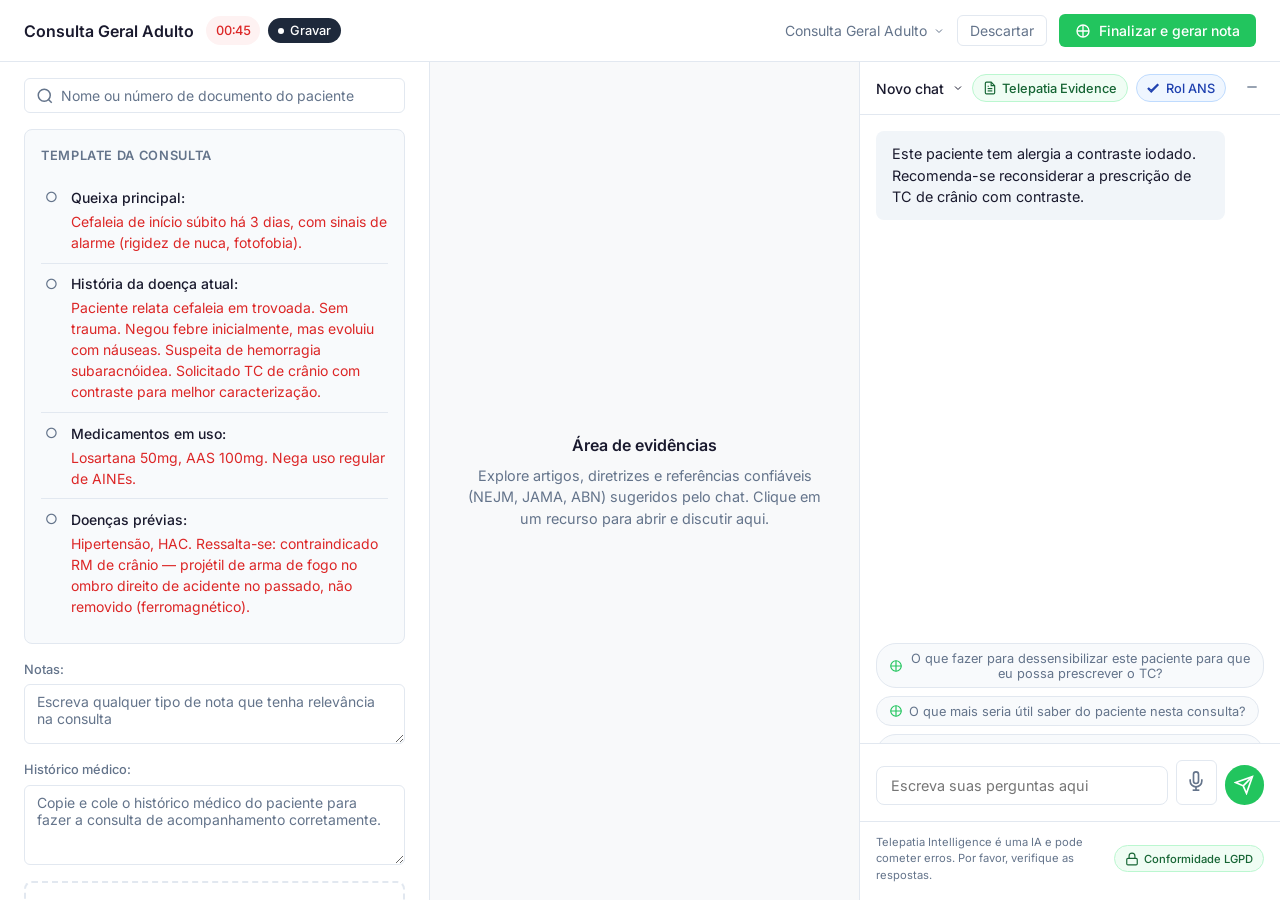
==== index.html @ 78821467 "Initial commit: Ambient Scribe consultation UI prototype" ====
<!DOCTYPE html>
<html lang="pt-BR">
<head>
  <meta charset="UTF-8">
  <meta name="viewport" content="width=device-width, initial-scale=1.0">
  <title>Consulta Geral Adulto — Ambient Scribe</title>
  <link rel="stylesheet" href="styles.css">
  <link rel="preconnect" href="https://fonts.googleapis.com">
  <link rel="preconnect" href="https://fonts.gstatic.com" crossorigin>
  <link href="https://fonts.googleapis.com/css2?family=Inter:wght@400;500;600&display=swap" rel="stylesheet">
</head>
<body>
  <div class="app">
    <header class="header">
      <div class="header-left">
        <h1 class="consult-type">Consulta Geral Adulto</h1>
        <div class="record-controls">
          <span class="timer" id="header-timer">00:45</span>
          <button class="btn-record-header" id="record-btn" title="Gravar">
            <span class="record-dot"></span>
            <span class="record-label">Gravar</span>
          </button>
          <button class="btn-record-pause hidden" id="pause-btn" title="Pausar">
            <svg width="14" height="14" viewBox="0 0 24 24" fill="currentColor"><rect x="6" y="4" width="4" height="16"/><rect x="14" y="4" width="4" height="16"/></svg>
            Pausar
          </button>
          <button class="btn-record-continue hidden" id="continue-btn" title="Continuar">
            <svg width="14" height="14" viewBox="0 0 24 24" fill="currentColor"><polygon points="5 3 19 12 5 21 5 3"/></svg>
            Continuar
          </button>
          <button class="btn-record-stop hidden" id="stop-btn" title="Parar">
            <svg width="14" height="14" viewBox="0 0 24 24" fill="currentColor"><rect x="6" y="6" width="12" height="12"/></svg>
            Parar
          </button>
        </div>
      </div>
      <div class="header-right">
        <div class="consult-dropdown">
          <span>Consulta Geral Adulto</span>
          <svg width="12" height="12" viewBox="0 0 24 24" fill="none" stroke="currentColor" stroke-width="2">
            <path d="M6 9l6 6 6-6"/>
          </svg>
        </div>
        <button class="btn-discard">Descartar</button>
        <button class="btn-finalize">
          <svg width="16" height="16" viewBox="0 0 24 24" fill="none" stroke="currentColor" stroke-width="2">
            <path d="M12 3v18M3 12h18"/>
            <circle cx="12" cy="12" r="9"/>
          </svg>
          Finalizar e gerar nota
        </button>
      </div>
    </header>

    <div class="main-grid">
      <!-- Left: Scribe + Checklist -->
      <aside class="scribe-pane">
        <div class="search-wrap">
          <svg class="search-icon" width="18" height="18" viewBox="0 0 24 24" fill="none" stroke="currentColor" stroke-width="2">
            <circle cx="11" cy="11" r="8"/><path d="m21 21-4.35-4.35"/>
          </svg>
          <input type="text" placeholder="Nome ou número de documento do paciente" class="search-input">
        </div>

        <div class="checklist-container">
          <h3 class="checklist-title">Template da consulta</h3>
          <ul class="checklist">
            <li class="checklist-item" data-section="chief">
              <span class="check-icon pending">○</span>
              <div class="check-content">
                <strong>Queixa principal:</strong>
                <span class="text-pending">Cefaleia de início súbito há 3 dias, com sinais de alarme (rigidez de nuca, fotofobia).</span>
              </div>
            </li>
            <li class="checklist-item" data-section="hpi">
              <span class="check-icon pending">○</span>
              <div class="check-content">
                <strong>História da doença atual:</strong>
                <span class="text-pending">Paciente relata cefaleia em trovoada. Sem trauma. Negou febre inicialmente, mas evoluiu com náuseas. Suspeita de hemorragia subaracnóidea. Solicitado TC de crânio com contraste para melhor caracterização.</span>
              </div>
            </li>
            <li class="checklist-item" data-section="meds">
              <span class="check-icon pending">○</span>
              <div class="check-content">
                <strong>Medicamentos em uso:</strong>
                <span class="text-pending">Losartana 50mg, AAS 100mg. Nega uso regular de AINEs.</span>
              </div>
            </li>
            <li class="checklist-item" data-section="diseases">
              <span class="check-icon pending">○</span>
              <div class="check-content">
                <strong>Doenças prévias:</strong>
                <span class="text-pending">Hipertensão, HAC. Ressalta-se: contraindicado RM de crânio — projétil de arma de fogo no ombro direito de acidente no passado, não removido (ferromagnético).</span>
              </div>
            </li>
          </ul>
        </div>

        <div class="notes-section">
          <label>Notas:</label>
          <textarea placeholder="Escreva qualquer tipo de nota que tenha relevância na consulta"></textarea>
        </div>

        <div class="history-section">
          <label>Histórico médico:</label>
          <textarea placeholder="Copie e cole o histórico médico do paciente para fazer a consulta de acompanhamento corretamente."></textarea>
        </div>

        <div class="attach-area">
          <svg width="24" height="24" viewBox="0 0 24 24" fill="none" stroke="currentColor" stroke-width="2">
            <path d="M21.44 11.05l-9.19 9.19a6 6 0 0 1-8.49-8.49l9.19-9.19a4 4 0 0 1 5.66 5.66l-9.2 9.19a2 2 0 0 1-2.83-2.83l8.49-8.48"/>
          </svg>
          <span>Arraste ou clique para anexar documentos</span>
        </div>
      </aside>

      <!-- Center: Telepatia Intelligence workspace -->
      <section class="workspace-pane" id="workspace-pane">
        <div class="workspace-empty" id="workspace-empty">
          <p class="workspace-empty-title">Área de evidências</p>
          <p>Explore artigos, diretrizes e referências confiáveis (NEJM, JAMA, ABN) sugeridos pelo chat. Clique em um recurso para abrir e discutir aqui.</p>
        </div>
        <div class="workspace-content hidden" id="workspace-content">
          <div class="workspace-header">
            <a href="#" class="workspace-title" id="workspace-title">Management and Prevention of Hypersensitivity Reactions to Radiocontrast Media</a>
            <button class="btn-workspace-close" id="workspace-close">×</button>
          </div>
          <div class="ref-icons-bar" id="ref-icons-bar">
            <span class="ref-label">Referências confiáveis:</span>
            <a href="https://www.nejm.org/" target="_blank" rel="noopener" class="ref-icon" title="NEJM (EUA)">
              <span class="ref-badge ref-nejm"><span class="ref-flag">🇺🇸</span> NEJM</span>
            </a>
            <a href="https://jamanetwork.com/" target="_blank" rel="noopener" class="ref-icon" title="JAMA (EUA)">
              <span class="ref-badge ref-jama"><span class="ref-flag">🇺🇸</span> JAMA</span>
            </a>
            <a href="https://pubs.rsna.org/" target="_blank" rel="noopener" class="ref-icon" title="Radiology (EUA)">
              <span class="ref-badge ref-rsna"><span class="ref-flag">🇺🇸</span> RSNA</span>
            </a>
            <a href="https://abneuro.org.br/" target="_blank" rel="noopener" class="ref-icon" title="Academia Brasileira de Neurologia (Brasil)">
              <span class="ref-badge ref-abn"><span class="ref-flag">🇧🇷</span> ABN</span>
            </a>
          </div>
          <div class="grade-bar hidden" id="grade-bar">
            <button class="btn-grade" id="grade-btn" title="Clique para saber mais">
              <span class="grade-label">Força da evidência:</span>
              <span class="grade-value">Moderada</span>
              <span class="grade-system">(GRADE)</span>
              <svg width="14" height="14" viewBox="0 0 24 24" fill="none" stroke="currentColor" stroke-width="2">
                <circle cx="12" cy="12" r="10"/>
                <path d="M12 16v-4M12 8h.01"/>
              </svg>
            </button>
          </div>
          <div class="sus-bar hidden" id="sus-bar">
            <button class="btn-sus" id="sus-btn" title="Informações no contexto do SUS">
              <span class="sus-flag">🇧🇷</span>
              <span>Discutir este caso no contexto do SUS</span>
              <svg width="14" height="14" viewBox="0 0 24 24" fill="none" stroke="currentColor" stroke-width="2">
                <path d="M18 15l-6-6-6 6"/>
              </svg>
            </button>
            <div class="sus-content hidden" id="sus-content">
              <p class="sus-intro">No SUS, o manejo de hipersensibilidade a contraste iodado segue diretrizes do Ministério da Saúde. Correlação com o consenso ACR/AAAAI:</p>
              <ul class="sus-list">
                <li><strong>TC de crânio com contraste:</strong> Coberto pelo SUS quando há indicação clínica. Em suspeita de hemorragia subaracnóidea, a TC sem contraste pode ser realizada inicialmente; com contraste é reservada para casos selecionados.</li>
                <li><strong>Encaminhamento a alergologista:</strong> Disponível na rede de atenção especializada. Algumas regiões têm fila; priorizar pacientes com reação prévia grave.</li>
                <li><strong>Dessensibilização:</strong> Realizada em centros de referência (ex.: hospitais universitários, centros de alergia). O acesso pode exigir regulamento via central de regulação.</li>
                <li><strong>Contraste iodado no SUS:</strong> Meios de baixa osmolalidade disponíveis em muitos serviços. Na impossibilidade de dessensibilização, considerar alternativas (ex.: TC sem contraste quando suficiente para o diagnóstico).</li>
              </ul>
              <p class="sus-footer">Consulte a Rede de Atenção à Saúde e protocolos da sua região para fluxos específicos.</p>
            </div>
          </div>
          <div class="workspace-body">
            <div class="workspace-summary-wrap" id="workspace-summary-wrap">
              <div class="workspace-summary" id="workspace-summary">
                <p class="summary-explanation" id="summary-explanation"></p>
                <div class="summary-actions">
                  <strong>Ações para o médico:</strong>
                  <ul id="summary-actions-list"></ul>
                </div>
                <button class="btn-go-deeper" id="btn-go-deeper">
                  <svg width="16" height="16" viewBox="0 0 24 24" fill="none" stroke="currentColor" stroke-width="2">
                    <path d="M18 15l-6-6-6 6"/>
                  </svg>
                  <span class="btn-go-deeper-text">Aprofundar: resultados, estatísticas e metodologia</span>
                </button>
                <div class="summary-deeper hidden" id="summary-deeper">
                  <h5>Metodologia</h5>
                  <p id="deeper-methodology"></p>
                  <h5>Resultados e dados estatísticos</h5>
                  <p id="deeper-results"></p>
                </div>
              </div>
              <div class="workspace-chat">
              <h4 class="workspace-chat-title">Discuta este artigo</h4>
              <p class="workspace-chat-hint">Tire dúvidas ou aprofunde sua compreensão com base nas evidências acima.</p>
              <div class="workspace-chat-messages" id="workspace-chat-messages"></div>
              <div class="workspace-chat-input-wrap">
                <textarea id="workspace-chat-input" placeholder="Pergunte sobre o artigo..." rows="1"></textarea>
                <button class="btn-send btn-workspace-send" id="workspace-send">
                  <svg width="18" height="18" viewBox="0 0 24 24" fill="none" stroke="currentColor" stroke-width="2">
                    <path d="M22 2L11 13"/><path d="M22 2L15 22L11 13L2 9L22 2z"/>
                  </svg>
                </button>
              </div>
            </div>
            </div>
            <div class="workspace-rol-wrap hidden" id="workspace-rol-wrap">
              <p class="workspace-rol-content" id="workspace-rol-content"></p>
              <a href="https://www.gov.br/ans/pt-br/acesso-a-informacao/participacao-da-sociedade/atualizacao-do-rol-de-procedimentos" target="_blank" rel="noopener" class="workspace-rol-link">Consultar Rol ANS completo →</a>
            </div>
          </div>
        </div>
      </section>

      <!-- Right: Telepatia Intelligence -->
      <section class="chat-pane">
        <div class="chat-header">
          <span>Novo chat</span>
          <svg width="12" height="12" viewBox="0 0 24 24" fill="none" stroke="currentColor" stroke-width="2">
            <path d="M6 9l6 6 6-6"/>
          </svg>
          <button class="btn-telepatia-evidence" id="telepatia-evidence-btn" title="Área para discutir alertas e evidências">
            <svg width="14" height="14" viewBox="0 0 24 24" fill="none" stroke="currentColor" stroke-width="2">
              <path d="M14 2H6a2 2 0 0 0-2 2v16a2 2 0 0 0 2 2h12a2 2 0 0 0 2-2V8z"/>
              <path d="M14 2v6h6"/>
              <path d="M16 13H8"/>
              <path d="M16 17H8"/>
              <path d="M10 9H8"/>
            </svg>
            Telepatia Evidence
          </button>
          <button class="btn-rol-ans" id="rol-ans-btn" title="Verificar Rol ANS">
            <svg width="14" height="14" viewBox="0 0 24 24" fill="none" stroke="currentColor" stroke-width="2">
              <path d="M9 16.17L4.83 12l-1.42 1.41L9 19 21 7l-1.41-1.41z"/>
            </svg>
            Rol ANS
          </button>
          <button class="btn-minimize">
            <svg width="16" height="16" viewBox="0 0 24 24" fill="none" stroke="currentColor" stroke-width="2">
              <path d="M5 12h14"/>
            </svg>
          </button>
        </div>

        <div class="chat-messages" id="chat-messages">
          <div class="msg msg-assistant" data-msg="allergy">
            <p>Este paciente tem alergia a contraste iodado. Recomenda-se reconsiderar a prescrição de TC de crânio com contraste.</p>
          </div>
        </div>

        <div class="suggestions">
          <button class="suggestion-btn" data-quick="O que fazer para dessensibilizar este paciente para que eu possa prescrever o TC?">
            <svg width="14" height="14" viewBox="0 0 24 24" fill="none" stroke="currentColor" stroke-width="2">
              <path d="M12 3v18M3 12h18"/>
              <circle cx="12" cy="12" r="9"/>
            </svg>
            O que fazer para dessensibilizar este paciente para que eu possa prescrever o TC?
          </button>
          <button class="suggestion-btn">
            <svg width="14" height="14" viewBox="0 0 24 24" fill="none" stroke="currentColor" stroke-width="2">
              <path d="M12 3v18M3 12h18"/>
              <circle cx="12" cy="12" r="9"/>
            </svg>
            O que mais seria útil saber do paciente nesta consulta?
          </button>
          <button class="suggestion-btn">
            <svg width="14" height="14" viewBox="0 0 24 24" fill="none" stroke="currentColor" stroke-width="2">
              <path d="M12 3v18M3 12h18"/>
              <circle cx="12" cy="12" r="9"/>
            </svg>
            Quais diagnósticos diferenciais devo considerar primeiro?
          </button>
          <button class="suggestion-btn">
            <svg width="14" height="14" viewBox="0 0 24 24" fill="none" stroke="currentColor" stroke-width="2">
              <path d="M12 3v18M3 12h18"/>
              <circle cx="12" cy="12" r="9"/>
            </svg>
            Calcule a escala de...
          </button>
        </div>

        <div class="chat-input-wrap">
          <textarea id="chat-input" placeholder="Escreva suas perguntas aqui" rows="1"></textarea>
          <button class="btn-mic" title="Microfone">
            <svg width="20" height="20" viewBox="0 0 24 24" fill="none" stroke="currentColor" stroke-width="2">
              <path d="M12 1a3 3 0 0 0-3 3v8a3 3 0 0 0 6 0V4a3 3 0 0 0-3-3z"/>
              <path d="M19 10v2a7 7 0 0 1-14 0v-2"/>
              <line x1="12" y1="19" x2="12" y2="23"/>
              <line x1="8" y1="23" x2="16" y2="23"/>
            </svg>
          </button>
          <button class="btn-send" id="send-btn">
            <svg width="20" height="20" viewBox="0 0 24 24" fill="none" stroke="currentColor" stroke-width="2">
              <path d="M22 2L11 13"/>
              <path d="M22 2L15 22L11 13L2 9L22 2z"/>
            </svg>
          </button>
        </div>
        <div class="chat-footer">
          <p class="disclaimer">Telepatia Intelligence é uma IA e pode cometer erros. Por favor, verifique as respostas.</p>
          <button class="btn-lgpd" id="lgpd-btn" title="Segurança e privacidade">
            <svg width="14" height="14" viewBox="0 0 24 24" fill="none" stroke="currentColor" stroke-width="2">
              <rect x="3" y="11" width="18" height="11" rx="2" ry="2"/>
              <path d="M7 11V7a5 5 0 0 1 10 0v4"/>
            </svg>
            Conformidade LGPD
          </button>
        </div>
      </section>
    </div>
  </div>

  <!-- GRADE Info popover -->
  <div class="grade-popover hidden" id="grade-popover">
    <div class="grade-popover-content">
      <button class="grade-close" id="grade-close">×</button>
      <h4>GRADE — Força da evidência</h4>
      <p>O método GRADE (Grading of Recommendations Assessment, Development and Evaluation) classifica a qualidade da evidência e a força das recomendações.</p>
      <ul>
        <li><strong>Alta:</strong> Confiança elevada no efeito estimado — a evidência provavelmente não mudará.</li>
        <li><strong>Moderada:</strong> Confiança moderada — o efeito real pode ser diferente do estimado.</li>
        <li><strong>Baixa:</strong> Confiança limitada — o efeito real pode ser substancialmente diferente.</li>
        <li><strong>Muito baixa:</strong> Muito pouca confiança no efeito estimado.</li>
      </ul>
      <p class="grade-footer">Consensos e diretrizes de sociedades geralmente têm evidência <strong>moderada</strong> a <strong>alta</strong>.</p>
    </div>
  </div>

  <!-- LGPD Info popover -->
  <div class="lgpd-popover hidden" id="lgpd-popover">
    <div class="lgpd-popover-content">
      <button class="lgpd-close" id="lgpd-close">×</button>
      <h4>Seus dados em conformidade com a LGPD</h4>
      <p>Garantimos a segurança e privacidade dos dados de pacientes e profissionais conforme a Lei Geral de Proteção de Dados (Lei 13.709/2018).</p>
      <ul>
        <li><strong>Criptografia:</strong> dados sensíveis criptografados em trânsito e em repouso</li>
        <li><strong>Controle de acesso:</strong> apenas profissionais autorizados acessam informações da consulta</li>
        <li><strong>Minimização:</strong> coletamos apenas o necessário para o atendimento</li>
        <li><strong>Transparência:</strong> você tem direito a saber como seus dados são tratados</li>
      </ul>
      <p class="lgpd-footer">Política de Privacidade e Termos de Uso disponíveis em sua conta.</p>
    </div>
  </div>

  <script src="script.js"></script>
</body>
</html>
---- styles.css ----
/* Ambient Scribe — Clean medical consultation UI */

:root {
  --bg-main: #f8f9fa;
  --bg-pane: #ffffff;
  --border: #e2e8f0;
  --text: #1a1a2e;
  --text-muted: #64748b;
  --accent: #22c55e;
  --accent-hover: #16a34a;
  --accent-light: rgba(34, 197, 94, 0.1);
  --danger: #dc2626;
  --danger-bg: rgba(220, 38, 38, 0.08);
  --radius: 8px;
  --radius-sm: 6px;
  --shadow: 0 1px 3px rgba(0,0,0,0.06);
  --font-sans: "Inter", -apple-system, BlinkMacSystemFont, sans-serif;
}

* {
  box-sizing: border-box;
  margin: 0;
  padding: 0;
}

html, body {
  height: 100%;
  overflow: hidden;
}

body {
  font-family: var(--font-sans);
  background: var(--bg-main);
  color: var(--text);
  line-height: 1.5;
  font-size: 14px;
}

.app {
  display: flex;
  flex-direction: column;
  height: 100vh;
  overflow: hidden;
}

/* Header */
.header {
  display: flex;
  justify-content: space-between;
  align-items: center;
  padding: 0.875rem 1.5rem;
  background: var(--bg-pane);
  border-bottom: 1px solid var(--border);
  flex-shrink: 0;
}

.header-left {
  display: flex;
  align-items: center;
  gap: 0.75rem;
}

.consult-type {
  font-size: 1rem;
  font-weight: 600;
}

/* Record controls in header */
.record-controls {
  display: flex;
  align-items: center;
  gap: 0.5rem;
}

.timer {
  font-size: 0.8rem;
  padding: 0.3rem 0.6rem;
  border-radius: 20px;
  background: #fef2f2;
  color: var(--danger);
  font-weight: 500;
  font-variant-numeric: tabular-nums;
}

.btn-record-header,
.btn-record-pause,
.btn-record-continue,
.btn-record-stop {
  display: inline-flex;
  align-items: center;
  gap: 0.4rem;
  padding: 0.3rem 0.6rem;
  font-size: 0.8rem;
  font-weight: 500;
  border: none;
  border-radius: 20px;
  cursor: pointer;
  font-family: var(--font-sans);
  transition: opacity 0.15s;
}

.btn-record-header {
  display: inline-flex;
  background: #1e293b;
  color: white;
}

.btn-record-header.recording {
  background: #ff3333;
  color: white;
  box-shadow: 0 0 12px rgba(255, 51, 51, 0.6), 0 0 24px rgba(255, 51, 51, 0.3);
  animation: neon-pulse 2s ease-in-out infinite;
}

@keyframes neon-pulse {
  0%, 100% { box-shadow: 0 0 12px rgba(255, 51, 51, 0.6), 0 0 24px rgba(255, 51, 51, 0.3); }
  50% { box-shadow: 0 0 16px rgba(255, 51, 51, 0.8), 0 0 32px rgba(255, 51, 51, 0.4); }
}

.btn-record-header .record-dot {
  width: 6px;
  height: 6px;
  border-radius: 50%;
  background: currentColor;
}

.btn-record-header.recording .record-dot {
  animation: dot-pulse 1.2s infinite;
}

@keyframes dot-pulse {
  0%, 100% { opacity: 1; }
  50% { opacity: 0.3; }
}

.btn-record-pause,
.btn-record-continue,
.btn-record-stop {
  display: inline-flex;
}

.btn-record-pause,
.btn-record-continue {
  background: #64748b;
  color: white;
}

.btn-record-stop {
  background: #475569;
  color: white;
}

.btn-record-pause:hover,
.btn-record-continue:hover,
.btn-record-stop:hover {
  opacity: 0.9;
}

.record-controls .hidden {
  display: none !important;
}

.hidden {
  display: none !important;
}

.header-right {
  display: flex;
  align-items: center;
  gap: 0.75rem;
}

.consult-dropdown {
  display: flex;
  align-items: center;
  gap: 0.35rem;
  font-size: 0.875rem;
  color: var(--text-muted);
  cursor: pointer;
}

.btn-discard {
  padding: 0.4rem 0.75rem;
  font-size: 0.875rem;
  background: transparent;
  border: 1px solid var(--border);
  border-radius: var(--radius-sm);
  color: var(--text-muted);
  cursor: pointer;
  font-family: var(--font-sans);
}

.btn-discard:hover {
  background: #f1f5f9;
  color: var(--text);
}

.btn-finalize {
  display: inline-flex;
  align-items: center;
  gap: 0.5rem;
  padding: 0.5rem 1rem;
  font-size: 0.875rem;
  font-weight: 500;
  background: var(--accent);
  color: white;
  border: none;
  border-radius: var(--radius-sm);
  cursor: pointer;
  font-family: var(--font-sans);
}

.btn-finalize:hover {
  background: var(--accent-hover);
}

/* Main grid - fixed height, no overflow */
.main-grid {
  display: grid;
  grid-template-columns: minmax(0, 1fr) minmax(0, 1fr) 420px;
  flex: 1;
  min-height: 0;
  overflow: hidden;
}

/* Scribe pane */
.scribe-pane {
  display: flex;
  flex-direction: column;
  gap: 1rem;
  padding: 1rem 1.5rem;
  background: var(--bg-pane);
  border-right: 1px solid var(--border);
  overflow-y: auto;
  overflow-x: hidden;
  max-width: 480px;
  min-height: 0;
}

/* Center: Telepatia workspace */
.workspace-pane {
  display: flex;
  flex-direction: column;
  background: var(--bg-main);
  border-right: 1px solid var(--border);
  min-height: 0;
  overflow: hidden;
}

.workspace-empty {
  flex: 1;
  display: flex;
  flex-direction: column;
  align-items: center;
  justify-content: center;
  padding: 2rem;
  color: var(--text-muted);
  font-size: 0.9rem;
  text-align: center;
  gap: 0.5rem;
}

.workspace-empty-title {
  font-size: 1rem;
  font-weight: 600;
  color: var(--text);
}

.workspace-empty.hidden {
  display: none;
}

.workspace-content {
  display: flex;
  flex-direction: column;
  flex: 1;
  min-height: 0;
  background: var(--bg-pane);
  overflow: hidden;
}

.workspace-content.hidden {
  display: none;
}

.workspace-header {
  display: flex;
  align-items: flex-start;
  gap: 0.75rem;
  padding: 1rem 1.25rem;
  border-bottom: 1px solid var(--border);
  flex-shrink: 0;
}

/* Reference icons bar - OpenEvidence style */
.ref-icons-bar {
  display: flex;
  align-items: center;
  gap: 0.6rem;
  padding: 0.6rem 1.25rem;
  background: linear-gradient(180deg, #f8fafc 0%, #f1f5f9 100%);
  border-bottom: 1px solid var(--border);
  flex-wrap: wrap;
}

.ref-label {
  font-size: 0.75rem;
  color: var(--text-muted);
  font-weight: 500;
}

.ref-icon {
  text-decoration: none;
}

.ref-badge {
  display: inline-flex;
  align-items: center;
  justify-content: center;
  gap: 0.25rem;
  min-width: 42px;
  height: 28px;
  padding: 0 0.5rem;
  border-radius: 20px;
  font-size: 0.7rem;
  font-weight: 700;
  letter-spacing: 0.02em;
  transition: transform 0.15s, box-shadow 0.15s;
}

.ref-flag {
  font-size: 0.85em;
  line-height: 1;
}

.ref-badge:hover {
  transform: translateY(-1px);
  box-shadow: 0 2px 6px rgba(0,0,0,0.12);
}

.ref-nejm {
  background: #c41e3a;
  color: white;
}

.ref-jama {
  background: #1a365d;
  color: white;
}

.ref-rsna {
  background: linear-gradient(135deg, #0ea5e9 0%, #0284c7 100%);
  color: white;
}

.ref-abn {
  background: linear-gradient(135deg, #0f766e 0%, #115e59 100%);
  color: white;
}

/* GRADE evidence strength bar */
.grade-bar {
  display: flex;
  align-items: center;
  padding: 0.5rem 1.25rem;
  background: #fafafa;
  border-bottom: 1px solid var(--border);
  flex-shrink: 0;
}

.grade-bar.hidden {
  display: none !important;
}

.btn-grade {
  display: inline-flex;
  align-items: center;
  gap: 0.4rem;
  padding: 0.35rem 0.6rem;
  font-size: 0.8rem;
  background: white;
  border: 1px solid var(--border);
  border-radius: 16px;
  cursor: pointer;
  font-family: var(--font-sans);
  transition: border-color 0.15s, box-shadow 0.15s;
}

.btn-grade:hover {
  border-color: var(--accent);
  box-shadow: 0 0 0 2px var(--accent-light);
}

.grade-label {
  color: var(--text-muted);
}

.grade-value {
  font-weight: 600;
  color: var(--accent);
}

.grade-system {
  color: var(--text-muted);
  font-size: 0.75rem;
}

/* SUS bar */
.sus-bar {
  padding: 0.5rem 1.25rem;
  background: #f0fdf4;
  border-bottom: 1px solid var(--border);
  flex-shrink: 0;
}

.sus-bar.hidden {
  display: none !important;
}

.btn-sus {
  display: inline-flex;
  align-items: center;
  gap: 0.5rem;
  padding: 0.4rem 0.75rem;
  font-size: 0.85rem;
  background: white;
  color: #166534;
  border: 1px solid #bbf7d0;
  border-radius: var(--radius-sm);
  cursor: pointer;
  font-family: var(--font-sans);
  font-weight: 500;
  transition: background 0.15s, border-color 0.15s;
}

.btn-sus:hover {
  background: #dcfce7;
  border-color: #86efac;
}

.btn-sus.expanded svg {
  transform: rotate(180deg);
}

.btn-sus svg {
  transition: transform 0.2s;
}

.sus-flag {
  font-size: 1em;
}

.sus-content {
  margin-top: 0.75rem;
  padding-top: 0.75rem;
  border-top: 1px solid #bbf7d0;
}

.sus-content.hidden {
  display: none !important;
}

.sus-intro {
  font-size: 0.85rem;
  line-height: 1.5;
  color: var(--text);
  margin-bottom: 0.5rem;
}

.sus-list {
  margin: 0 0 0.5rem;
  padding-left: 1.25rem;
  font-size: 0.85rem;
  line-height: 1.6;
  color: var(--text);
}

.sus-list li {
  margin-bottom: 0.5rem;
}

.sus-footer {
  font-size: 0.8rem;
  color: var(--text-muted);
  margin: 0;
}

/* GRADE popover */
.grade-popover {
  position: fixed;
  bottom: 5rem;
  right: 1rem;
  max-width: 340px;
  z-index: 100;
}

.grade-popover.hidden {
  display: none !important;
}

.grade-popover-content {
  background: white;
  border-radius: var(--radius);
  box-shadow: 0 10px 40px rgba(0,0,0,0.15);
  padding: 1rem 1.25rem;
  border: 1px solid var(--border);
  position: relative;
}

.grade-close {
  position: absolute;
  top: 0.5rem;
  right: 0.5rem;
  width: 24px;
  height: 24px;
  border: none;
  background: #f1f5f9;
  border-radius: 50%;
  font-size: 1.1rem;
  cursor: pointer;
  color: var(--text-muted);
  line-height: 1;
}

.grade-popover h4 {
  font-size: 0.9rem;
  margin-bottom: 0.5rem;
  color: var(--text);
}

.grade-popover p {
  font-size: 0.8rem;
  line-height: 1.5;
  color: var(--text-muted);
  margin-bottom: 0.5rem;
}

.grade-popover ul {
  margin: 0.5rem 0;
  padding-left: 1.2rem;
  font-size: 0.8rem;
  line-height: 1.6;
  color: var(--text-muted);
}

.grade-popover li {
  margin-bottom: 0.25rem;
}

.grade-footer {
  font-size: 0.75rem !important;
}

.workspace-title {
  flex: 1;
  font-size: 0.95rem;
  font-weight: 600;
  color: var(--accent);
  text-decoration: none;
}

.workspace-title:hover {
  text-decoration: underline;
}

.btn-workspace-close {
  flex-shrink: 0;
  width: 28px;
  height: 28px;
  border: none;
  background: #f1f5f9;
  border-radius: 50%;
  font-size: 1.25rem;
  line-height: 1;
  cursor: pointer;
  color: var(--text-muted);
}

.btn-workspace-close:hover {
  background: #e2e8f0;
  color: var(--text);
}

.workspace-body {
  flex: 1;
  overflow-y: auto;
  overflow-x: hidden;
  padding: 1rem 1.25rem;
  min-height: 0;
}

.workspace-summary {
  font-size: 0.9rem;
  line-height: 1.65;
  color: var(--text);
  margin-bottom: 1.25rem;
}

.summary-explanation {
  margin-bottom: 1rem;
}

.summary-actions {
  margin-bottom: 1rem;
}

.summary-actions strong {
  display: block;
  margin-bottom: 0.5rem;
  font-size: 0.9rem;
}

.summary-actions ul {
  margin: 0;
  padding-left: 1.25rem;
  line-height: 1.7;
}

.summary-actions li {
  margin-bottom: 0.35rem;
}

.btn-go-deeper {
  display: inline-flex;
  align-items: center;
  gap: 0.5rem;
  padding: 0.5rem 0.9rem;
  font-size: 0.85rem;
  background: #f8fafc;
  color: var(--accent);
  border: 1px solid var(--border);
  border-radius: var(--radius-sm);
  cursor: pointer;
  font-family: var(--font-sans);
  font-weight: 500;
  transition: background 0.15s, border-color 0.15s;
}

.btn-go-deeper:hover {
  background: var(--accent-light);
  border-color: var(--accent);
}

.btn-go-deeper svg {
  transition: transform 0.2s;
}

.summary-deeper {
  margin-top: 1rem;
  padding-top: 1rem;
  border-top: 1px solid var(--border);
}

.summary-deeper.hidden {
  display: none !important;
}

.summary-deeper h5 {
  font-size: 0.9rem;
  font-weight: 600;
  margin: 1rem 0 0.5rem;
  color: var(--text);
}

.summary-deeper h5:first-child {
  margin-top: 0;
}

.summary-deeper p {
  font-size: 0.875rem;
  line-height: 1.6;
  color: var(--text-muted);
}

/* Workspace chat - discuss article */
.workspace-chat {
  margin-top: 1rem;
  padding-top: 1rem;
  border-top: 1px solid var(--border);
}

.workspace-chat-title {
  font-size: 0.9rem;
  font-weight: 600;
  margin-bottom: 0.25rem;
  color: var(--text);
}

.workspace-chat-hint {
  font-size: 0.8rem;
  color: var(--text-muted);
  margin-bottom: 0.75rem;
}

.workspace-chat-messages {
  min-height: 60px;
  max-height: 160px;
  overflow-y: auto;
  margin-bottom: 0.75rem;
  display: flex;
  flex-direction: column;
  gap: 0.5rem;
}

.workspace-chat-msg {
  font-size: 0.85rem;
  padding: 0.5rem 0.75rem;
  border-radius: var(--radius-sm);
  max-width: 95%;
}

.workspace-chat-msg-user {
  align-self: flex-end;
  background: var(--accent-light);
}

.workspace-chat-msg-assistant {
  align-self: flex-start;
  background: #f1f5f9;
}

.workspace-chat-input-wrap {
  display: flex;
  gap: 0.5rem;
  align-items: flex-end;
}

#workspace-chat-input {
  flex: 1;
  padding: 0.5rem 0.75rem;
  font-size: 0.875rem;
  border: 1px solid var(--border);
  border-radius: var(--radius-sm);
  resize: none;
  font-family: var(--font-sans);
}

#workspace-chat-input:focus {
  outline: none;
  border-color: var(--accent);
}

.btn-workspace-send {
  padding: 0.5rem;
}

.search-wrap {
  position: relative;
}

.search-icon {
  position: absolute;
  left: 0.75rem;
  top: 50%;
  transform: translateY(-50%);
  color: var(--text-muted);
  pointer-events: none;
}

.search-input {
  width: 100%;
  padding: 0.5rem 0.75rem 0.5rem 2.25rem;
  font-size: 0.875rem;
  border: 1px solid var(--border);
  border-radius: var(--radius-sm);
  font-family: var(--font-sans);
}

.search-input::placeholder {
  color: var(--text-muted);
}

.search-input:focus {
  outline: none;
  border-color: var(--accent);
  box-shadow: 0 0 0 2px var(--accent-light);
}

/* Checklist */
.checklist-container {
  background: #f8fafc;
  border: 1px solid var(--border);
  border-radius: var(--radius);
  padding: 1rem;
}

.checklist-title {
  font-size: 0.8rem;
  font-weight: 600;
  color: var(--text-muted);
  text-transform: uppercase;
  letter-spacing: 0.05em;
  margin-bottom: 0.75rem;
}

.checklist {
  list-style: none;
}

.checklist-item {
  display: flex;
  gap: 0.6rem;
  padding: 0.6rem 0;
  border-bottom: 1px solid #e2e8f0;
}

.checklist-item:last-child {
  border-bottom: none;
}

.check-icon {
  flex-shrink: 0;
  width: 20px;
  height: 20px;
  display: inline-flex;
  align-items: center;
  justify-content: center;
  font-size: 14px;
  color: var(--text-muted);
}

.check-icon.pending {
  color: var(--text-muted);
}

.check-icon.complete {
  color: var(--accent);
  font-size: 14px;
  opacity: 0.9;
}

.check-content {
  flex: 1;
  font-size: 0.875rem;
  line-height: 1.5;
}

.check-content strong {
  display: block;
  margin-bottom: 0.2rem;
  font-weight: 500;
}

.text-pending {
  color: var(--danger);
}

.text-complete {
  color: var(--text);
}

/* Notes & History */
.notes-section,
.history-section {
  display: flex;
  flex-direction: column;
  gap: 0.35rem;
}

.notes-section label,
.history-section label {
  font-size: 0.8rem;
  font-weight: 500;
  color: var(--text-muted);
}

.notes-section textarea,
.history-section textarea {
  min-height: 60px;
  padding: 0.5rem 0.75rem;
  font-size: 0.875rem;
  border: 1px solid var(--border);
  border-radius: var(--radius-sm);
  resize: vertical;
  font-family: var(--font-sans);
}

.notes-section textarea::placeholder,
.history-section textarea::placeholder {
  color: var(--text-muted);
}

.history-section textarea {
  min-height: 80px;
}

/* Attach area */
.attach-area {
  display: flex;
  flex-direction: column;
  align-items: center;
  justify-content: center;
  gap: 0.5rem;
  min-height: 100px;
  border: 2px dashed var(--border);
  border-radius: var(--radius);
  color: var(--text-muted);
  font-size: 0.875rem;
  cursor: pointer;
  transition: border-color 0.15s, background 0.15s;
}

.attach-area:hover {
  border-color: var(--accent);
  background: var(--accent-light);
}


/* Chat pane */
.chat-pane {
  display: flex;
  flex-direction: column;
  background: var(--bg-pane);
  min-height: 0;
  overflow: hidden;
}

.chat-header {
  display: flex;
  align-items: center;
  gap: 0.5rem;
  padding: 0.75rem 1rem;
  border-bottom: 1px solid var(--border);
  font-size: 0.875rem;
  font-weight: 500;
}

.btn-telepatia-evidence {
  display: inline-flex;
  align-items: center;
  gap: 0.35rem;
  padding: 0.35rem 0.6rem;
  font-size: 0.8rem;
  background: #f0fdf4;
  color: #166534;
  border: 1px solid #bbf7d0;
  border-radius: 16px;
  cursor: pointer;
  font-family: var(--font-sans);
  font-weight: 500;
}

.btn-telepatia-evidence:hover {
  background: #dcfce7;
  border-color: #86efac;
}

.btn-telepatia-evidence.active {
  background: var(--accent);
  color: white;
  border-color: var(--accent);
}

.btn-rol-ans {
  display: inline-flex;
  align-items: center;
  gap: 0.35rem;
  padding: 0.35rem 0.6rem;
  font-size: 0.8rem;
  background: #eff6ff;
  color: #1e40af;
  border: 1px solid #bfdbfe;
  border-radius: 16px;
  cursor: pointer;
  font-family: var(--font-sans);
  font-weight: 500;
}

.btn-rol-ans:hover {
  background: #dbeafe;
  border-color: #93c5fd;
}

.btn-minimize {
  margin-left: auto;
  padding: 0.25rem;
  background: none;
  border: none;
  cursor: pointer;
  color: var(--text-muted);
}

.chat-messages {
  flex: 1;
  min-height: 0;
  overflow-y: auto;
  overflow-x: hidden;
  padding: 1rem;
  display: flex;
  flex-direction: column;
  gap: 1rem;
}

.msg {
  max-width: 90%;
  padding: 0.75rem 1rem;
  border-radius: var(--radius);
  font-size: 0.9rem;
  line-height: 1.5;
}

.msg-assistant {
  align-self: flex-start;
  background: #f1f5f9;
  color: var(--text);
}

.msg-user {
  align-self: flex-end;
  background: var(--accent-light);
  color: var(--text);
}

.msg-assistant p {
  margin: 0;
}

/* Article reference card */
.article-ref {
  display: flex;
  align-items: flex-start;
  gap: 0.75rem;
  margin-top: 0.75rem;
  padding: 0.75rem;
  background: white;
  border: 1px solid var(--border);
  border-radius: var(--radius);
  cursor: pointer;
  transition: box-shadow 0.15s, border-color 0.15s;
}

.article-ref:hover {
  border-color: var(--accent);
  box-shadow: 0 2px 8px rgba(34, 197, 94, 0.15);
}

.article-icon {
  flex-shrink: 0;
  width: 40px;
  height: 40px;
  border-radius: 50%;
  background: linear-gradient(135deg, #0ea5e9 0%, #0284c7 100%);
  display: flex;
  align-items: center;
  justify-content: center;
  color: white;
  font-size: 0.65rem;
  font-weight: 700;
  text-align: center;
  line-height: 1.1;
}

.article-info {
  flex: 1;
  min-width: 0;
}

.article-info strong {
  display: block;
  font-size: 0.85rem;
  margin-bottom: 0.25rem;
}

.article-info span {
  font-size: 0.8rem;
  color: var(--text-muted);
}

/* Suggestions */
.suggestions {
  display: flex;
  flex-wrap: wrap;
  gap: 0.5rem;
  padding: 0 1rem 0.75rem;
  flex-shrink: 0;
  max-height: 100px;
  overflow-y: auto;
}

.suggestion-btn {
  display: inline-flex;
  align-items: center;
  gap: 0.4rem;
  padding: 0.4rem 0.75rem;
  font-size: 0.8rem;
  background: #f8fafc;
  border: 1px solid var(--border);
  border-radius: 20px;
  color: var(--text-muted);
  cursor: pointer;
  font-family: var(--font-sans);
  max-width: 100%;
}

.suggestion-btn:hover {
  background: var(--accent-light);
  border-color: var(--accent);
  color: var(--text);
}

.suggestion-btn svg {
  flex-shrink: 0;
  color: var(--accent);
}

/* Chat input */
.chat-input-wrap {
  display: flex;
  align-items: flex-end;
  gap: 0.5rem;
  padding: 1rem;
  border-top: 1px solid var(--border);
}

#chat-input {
  flex: 1;
  padding: 0.6rem 0.9rem;
  font-size: 0.9rem;
  border: 1px solid var(--border);
  border-radius: var(--radius);
  resize: none;
  max-height: 120px;
  font-family: var(--font-sans);
}

#chat-input:focus {
  outline: none;
  border-color: var(--accent);
}

.btn-mic {
  padding: 0.6rem;
  background: none;
  border: 1px solid var(--border);
  border-radius: var(--radius-sm);
  color: var(--text-muted);
  cursor: pointer;
}

.btn-mic:hover {
  background: #f1f5f9;
  color: var(--text);
}

.btn-send {
  padding: 0.6rem;
  background: var(--accent);
  border: none;
  border-radius: 50%;
  color: white;
  cursor: pointer;
  display: flex;
  align-items: center;
  justify-content: center;
}

.btn-send:hover {
  background: var(--accent-hover);
}

.chat-footer {
  padding: 0 1rem 1rem;
  display: flex;
  flex-wrap: wrap;
  align-items: center;
  gap: 0.75rem;
  border-top: 1px solid var(--border);
  padding-top: 0.75rem;
  margin-top: 0;
}

.disclaimer {
  font-size: 0.7rem;
  color: var(--text-muted);
  flex: 1;
  margin: 0;
}

.btn-lgpd {
  display: inline-flex;
  align-items: center;
  gap: 0.35rem;
  padding: 0.35rem 0.6rem;
  font-size: 0.7rem;
  background: #f0fdf4;
  color: #166534;
  border: 1px solid #bbf7d0;
  border-radius: 16px;
  cursor: pointer;
  font-family: var(--font-sans);
  font-weight: 500;
}

.btn-lgpd:hover {
  background: #dcfce7;
  border-color: #86efac;
}

/* LGPD popover */
.lgpd-popover {
  position: fixed;
  bottom: 1rem;
  right: 1rem;
  max-width: 340px;
  z-index: 100;
}

.lgpd-popover.hidden {
  display: none;
}

.lgpd-popover-content {
  background: white;
  border-radius: var(--radius);
  box-shadow: 0 10px 40px rgba(0,0,0,0.15);
  padding: 1rem 1.25rem;
  border: 1px solid var(--border);
  position: relative;
}

.lgpd-close {
  position: absolute;
  top: 0.5rem;
  right: 0.5rem;
  width: 24px;
  height: 24px;
  border: none;
  background: #f1f5f9;
  border-radius: 50%;
  font-size: 1.1rem;
  cursor: pointer;
  color: var(--text-muted);
  line-height: 1;
}

.lgpd-popover h4 {
  font-size: 0.9rem;
  margin-bottom: 0.5rem;
  color: var(--text);
}

.lgpd-popover p {
  font-size: 0.8rem;
  line-height: 1.5;
  color: var(--text-muted);
  margin-bottom: 0.5rem;
}

.lgpd-popover ul {
  margin: 0.5rem 0;
  padding-left: 1.2rem;
  font-size: 0.8rem;
  line-height: 1.6;
  color: var(--text-muted);
}

.lgpd-popover li {
  margin-bottom: 0.25rem;
}

.lgpd-footer {
  font-size: 0.75rem !important;
  color: var(--text-muted) !important;
  opacity: 0.9;
}

.workspace-rol-wrap.hidden {
  display: none !important;
}

.workspace-summary-wrap.hidden {
  display: none !important;
}

.workspace-rol-content {
  font-size: 0.9rem;
  line-height: 1.65;
  color: var(--text);
  margin-bottom: 1rem;
}

.workspace-rol-link {
  display: inline-block;
  font-size: 0.85rem;
  color: var(--accent);
  text-decoration: none;
  font-weight: 500;
}

.workspace-rol-link:hover {
  text-decoration: underline;
}

@media (max-width: 1100px) {
  .main-grid {
    grid-template-columns: 1fr;
    grid-template-rows: auto auto 1fr;
  }

  .scribe-pane {
    border-right: none;
    border-bottom: 1px solid var(--border);
    max-width: none;
  }

  .workspace-pane {
    border-right: none;
    border-bottom: 1px solid var(--border);
    min-height: 200px;
  }
}
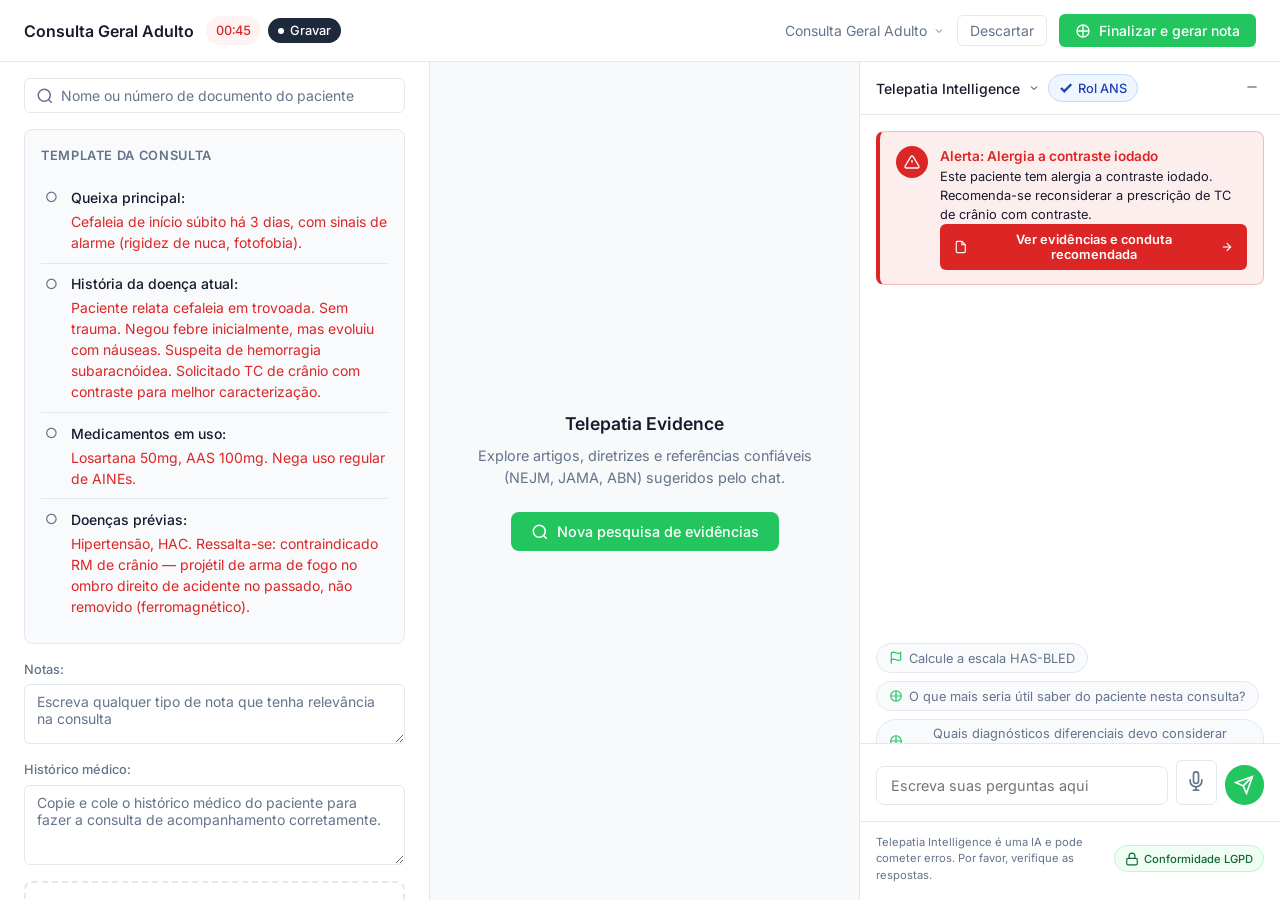
==== commit 14d69dbf: "Add workspace new button, HAS-BLED calculator, restructure suggestions" ====
--- a/index.html
+++ b/index.html
@@ -117,12 +117,23 @@
       <!-- Center: Telepatia Intelligence workspace -->
       <section class="workspace-pane" id="workspace-pane">
         <div class="workspace-empty" id="workspace-empty">
-          <p class="workspace-empty-title">Área de evidências</p>
-          <p>Explore artigos, diretrizes e referências confiáveis (NEJM, JAMA, ABN) sugeridos pelo chat. Clique em um recurso para abrir e discutir aqui.</p>
+          <p class="workspace-empty-title">Telepatia Evidence</p>
+          <p>Explore artigos, diretrizes e referências confiáveis (NEJM, JAMA, ABN) sugeridos pelo chat.</p>
+          <button class="btn-new-evidence" id="btn-new-evidence">
+            <svg width="18" height="18" viewBox="0 0 24 24" fill="none" stroke="currentColor" stroke-width="2">
+              <circle cx="11" cy="11" r="8"/><path d="m21 21-4.35-4.35"/>
+            </svg>
+            Nova pesquisa de evidências
+          </button>
         </div>
         <div class="workspace-content hidden" id="workspace-content">
           <div class="workspace-header">
             <a href="#" class="workspace-title" id="workspace-title">Management and Prevention of Hypersensitivity Reactions to Radiocontrast Media</a>
+            <button class="btn-workspace-new" id="workspace-new" title="Nova pesquisa">
+              <svg width="16" height="16" viewBox="0 0 24 24" fill="none" stroke="currentColor" stroke-width="2">
+                <path d="M12 5v14M5 12h14"/>
+              </svg>
+            </button>
             <button class="btn-workspace-close" id="workspace-close">×</button>
           </div>
           <div class="ref-icons-bar" id="ref-icons-bar">
@@ -209,6 +220,50 @@
               <p class="workspace-rol-content" id="workspace-rol-content"></p>
               <a href="https://www.gov.br/ans/pt-br/acesso-a-informacao/participacao-da-sociedade/atualizacao-do-rol-de-procedimentos" target="_blank" rel="noopener" class="workspace-rol-link">Consultar Rol ANS completo →</a>
             </div>
+            <!-- Blank evidence workspace with chat -->
+            <div class="workspace-blank-wrap hidden" id="workspace-blank-wrap">
+              <div class="workspace-blank-messages" id="workspace-blank-messages"></div>
+              <div class="workspace-blank-suggestions">
+                <button class="ws-suggestion-btn" data-ws-quick="Quais são os sinais de alerta (red flags) para cefaleia?">
+                  <svg width="14" height="14" viewBox="0 0 24 24" fill="none" stroke="currentColor" stroke-width="2">
+                    <circle cx="12" cy="12" r="10"/>
+                    <path d="M12 8v4M12 16h.01"/>
+                  </svg>
+                  Sinais de alerta para cefaleia
+                </button>
+                <a href="https://radiopaedia.org/articles/ct-head-an-approach" target="_blank" rel="noopener" class="ws-suggestion-btn ws-suggestion-link">
+                  <img src="https://radiopaedia.org/favicon.ico" width="16" height="16" alt="Radiopaedia" class="ws-suggestion-favicon">
+                  Como avaliar uma TC de crânio — Radiopaedia
+                  <svg width="12" height="12" viewBox="0 0 24 24" fill="none" stroke="currentColor" stroke-width="2">
+                    <path d="M18 13v6a2 2 0 0 1-2 2H5a2 2 0 0 1-2-2V8a2 2 0 0 1 2-2h6"/>
+                    <polyline points="15 3 21 3 21 9"/>
+                    <line x1="10" y1="14" x2="21" y2="3"/>
+                  </svg>
+                </a>
+                <button class="ws-suggestion-btn" data-ws-quick="Quais exames de imagem são indicados na suspeita de hemorragia subaracnóidea?">
+                  <svg width="14" height="14" viewBox="0 0 24 24" fill="none" stroke="currentColor" stroke-width="2">
+                    <circle cx="12" cy="12" r="10"/>
+                    <path d="M12 8v4M12 16h.01"/>
+                  </svg>
+                  Exames de imagem para HSA
+                </button>
+                <button class="ws-suggestion-btn" data-ws-quick="Qual o protocolo de pré-medicação para contraste iodado em pacientes alérgicos?">
+                  <svg width="14" height="14" viewBox="0 0 24 24" fill="none" stroke="currentColor" stroke-width="2">
+                    <circle cx="12" cy="12" r="10"/>
+                    <path d="M12 8v4M12 16h.01"/>
+                  </svg>
+                  Protocolo de pré-medicação para contraste
+                </button>
+              </div>
+              <div class="workspace-blank-input-wrap">
+                <textarea id="workspace-blank-input" placeholder="Pesquise evidências, diretrizes ou pergunte sobre o caso..." rows="1"></textarea>
+                <button class="btn-send" id="workspace-blank-send">
+                  <svg width="18" height="18" viewBox="0 0 24 24" fill="none" stroke="currentColor" stroke-width="2">
+                    <path d="M22 2L11 13"/><path d="M22 2L15 22L11 13L2 9L22 2z"/>
+                  </svg>
+                </button>
+              </div>
+            </div>
           </div>
         </div>
       </section>
@@ -216,20 +271,10 @@
       <!-- Right: Telepatia Intelligence -->
       <section class="chat-pane">
         <div class="chat-header">
-          <span>Novo chat</span>
+          <span>Telepatia Intelligence</span>
           <svg width="12" height="12" viewBox="0 0 24 24" fill="none" stroke="currentColor" stroke-width="2">
             <path d="M6 9l6 6 6-6"/>
           </svg>
-          <button class="btn-telepatia-evidence" id="telepatia-evidence-btn" title="Área para discutir alertas e evidências">
-            <svg width="14" height="14" viewBox="0 0 24 24" fill="none" stroke="currentColor" stroke-width="2">
-              <path d="M14 2H6a2 2 0 0 0-2 2v16a2 2 0 0 0 2 2h12a2 2 0 0 0 2-2V8z"/>
-              <path d="M14 2v6h6"/>
-              <path d="M16 13H8"/>
-              <path d="M16 17H8"/>
-              <path d="M10 9H8"/>
-            </svg>
-            Telepatia Evidence
-          </button>
           <button class="btn-rol-ans" id="rol-ans-btn" title="Verificar Rol ANS">
             <svg width="14" height="14" viewBox="0 0 24 24" fill="none" stroke="currentColor" stroke-width="2">
               <path d="M9 16.17L4.83 12l-1.42 1.41L9 19 21 7l-1.41-1.41z"/>
@@ -243,19 +288,182 @@
           </button>
         </div>
 
+        <!-- Rol ANS view (inside chat pane) -->
+        <div class="chat-rol-view hidden" id="chat-rol-view">
+          <div class="chat-rol-header">
+            <button class="btn-back-to-chat" id="btn-back-to-chat">
+              <svg width="16" height="16" viewBox="0 0 24 24" fill="none" stroke="currentColor" stroke-width="2">
+                <path d="M19 12H5"/>
+                <path d="M12 19l-7-7 7-7"/>
+              </svg>
+              Voltar ao chat
+            </button>
+          </div>
+          <div class="chat-rol-body">
+            <h3 class="chat-rol-title">Rol ANS — TC de crânio com contraste</h3>
+            <p class="chat-rol-content" id="chat-rol-content"></p>
+            <a href="https://www.gov.br/ans/pt-br/acesso-a-informacao/participacao-da-sociedade/atualizacao-do-rol-de-procedimentos" target="_blank" rel="noopener" class="workspace-rol-link">Consultar Rol ANS completo →</a>
+          </div>
+        </div>
+
+        <!-- HAS-BLED Calculator view -->
+        <div class="chat-calculator-view hidden" id="chat-calculator-view">
+          <div class="calc-header">
+            <button class="btn-back-to-chat" id="btn-back-from-calc">
+              <svg width="16" height="16" viewBox="0 0 24 24" fill="none" stroke="currentColor" stroke-width="2">
+                <path d="M19 12H5"/>
+                <path d="M12 19l-7-7 7-7"/>
+              </svg>
+              Voltar ao chat
+            </button>
+          </div>
+          <div class="calc-body">
+            <div class="calc-title-row">
+              <div class="calc-icon">
+                <svg width="20" height="20" viewBox="0 0 24 24" fill="none" stroke="currentColor" stroke-width="2">
+                  <rect x="4" y="2" width="16" height="20" rx="2"/>
+                  <line x1="8" y1="6" x2="16" y2="6"/>
+                  <line x1="8" y1="10" x2="16" y2="10"/>
+                  <line x1="8" y1="14" x2="12" y2="14"/>
+                </svg>
+              </div>
+              <div>
+                <h3 class="calc-title">Escala HAS-BLED</h3>
+                <p class="calc-subtitle">Risco de sangramento em pacientes com fibrilação atrial em uso de anticoagulantes</p>
+              </div>
+            </div>
+
+            <div class="calc-items">
+              <label class="calc-item">
+                <input type="checkbox" class="calc-check" data-points="1">
+                <div class="calc-item-content">
+                  <span class="calc-letter">H</span>
+                  <div>
+                    <strong>Hipertensão</strong>
+                    <span class="calc-desc">PAS &gt; 160 mmHg</span>
+                  </div>
+                  <span class="calc-pts">+1</span>
+                </div>
+              </label>
+              <label class="calc-item">
+                <input type="checkbox" class="calc-check" data-points="1">
+                <div class="calc-item-content">
+                  <span class="calc-letter">A</span>
+                  <div>
+                    <strong>Alteração renal/hepática</strong>
+                    <span class="calc-desc">Diálise, transplante, Cr &gt; 2,26 ou cirrose, bilirrubina &gt; 2x, AST/ALT &gt; 3x</span>
+                  </div>
+                  <span class="calc-pts">+1 cada</span>
+                </div>
+              </label>
+              <label class="calc-item">
+                <input type="checkbox" class="calc-check" data-points="1">
+                <div class="calc-item-content">
+                  <span class="calc-letter">S</span>
+                  <div>
+                    <strong>AVC (Stroke)</strong>
+                    <span class="calc-desc">História prévia de AVC</span>
+                  </div>
+                  <span class="calc-pts">+1</span>
+                </div>
+              </label>
+              <label class="calc-item">
+                <input type="checkbox" class="calc-check" data-points="1">
+                <div class="calc-item-content">
+                  <span class="calc-letter">B</span>
+                  <div>
+                    <strong>Sangramento (Bleeding)</strong>
+                    <span class="calc-desc">História ou predisposição a sangramento</span>
+                  </div>
+                  <span class="calc-pts">+1</span>
+                </div>
+              </label>
+              <label class="calc-item">
+                <input type="checkbox" class="calc-check" data-points="1">
+                <div class="calc-item-content">
+                  <span class="calc-letter">L</span>
+                  <div>
+                    <strong>INR lábil (Labile)</strong>
+                    <span class="calc-desc">INR instável, TTR &lt; 60%</span>
+                  </div>
+                  <span class="calc-pts">+1</span>
+                </div>
+              </label>
+              <label class="calc-item">
+                <input type="checkbox" class="calc-check" data-points="1">
+                <div class="calc-item-content">
+                  <span class="calc-letter">E</span>
+                  <div>
+                    <strong>Idoso (Elderly)</strong>
+                    <span class="calc-desc">Idade &gt; 65 anos</span>
+                  </div>
+                  <span class="calc-pts">+1</span>
+                </div>
+              </label>
+              <label class="calc-item">
+                <input type="checkbox" class="calc-check" data-points="1">
+                <div class="calc-item-content">
+                  <span class="calc-letter">D</span>
+                  <div>
+                    <strong>Drogas/Álcool</strong>
+                    <span class="calc-desc">Antiplaquetários, AINEs ou abuso de álcool</span>
+                  </div>
+                  <span class="calc-pts">+1 cada</span>
+                </div>
+              </label>
+            </div>
+
+            <div class="calc-result" id="calc-result">
+              <div class="calc-score-row">
+                <span class="calc-score-label">Pontuação:</span>
+                <span class="calc-score-value" id="calc-score">0</span>
+                <span class="calc-score-max">/ 9</span>
+              </div>
+              <div class="calc-risk" id="calc-risk">
+                <span class="calc-risk-dot calc-risk-low"></span>
+                <span>Baixo risco de sangramento</span>
+              </div>
+              <p class="calc-interpretation" id="calc-interpretation">Pontuação 0-2: risco baixo. Anticoagulação pode ser mantida com monitoramento habitual.</p>
+            </div>
+          </div>
+        </div>
+
+        <!-- Chat view -->
+        <div class="chat-view" id="chat-view">
         <div class="chat-messages" id="chat-messages">
-          <div class="msg msg-assistant" data-msg="allergy">
-            <p>Este paciente tem alergia a contraste iodado. Recomenda-se reconsiderar a prescrição de TC de crânio com contraste.</p>
+          <div class="msg msg-assistant msg-alert" data-msg="allergy">
+            <div class="alert-icon-wrap">
+              <svg width="20" height="20" viewBox="0 0 24 24" fill="none" stroke="currentColor" stroke-width="2">
+                <path d="M10.29 3.86L1.82 18a2 2 0 0 0 1.71 3h16.94a2 2 0 0 0 1.71-3L13.71 3.86a2 2 0 0 0-3.42 0z"/>
+                <line x1="12" y1="9" x2="12" y2="13"/>
+                <line x1="12" y1="17" x2="12.01" y2="17"/>
+              </svg>
+            </div>
+            <div class="alert-body">
+              <p class="alert-title">Alerta: Alergia a contraste iodado</p>
+              <p class="alert-desc">Este paciente tem alergia a contraste iodado. Recomenda-se reconsiderar a prescrição de TC de crânio com contraste.</p>
+              <button class="btn-alert-action" id="btn-alert-evidence">
+                <svg width="14" height="14" viewBox="0 0 24 24" fill="none" stroke="currentColor" stroke-width="2">
+                  <path d="M14 2H6a2 2 0 0 0-2 2v16a2 2 0 0 0 2 2h12a2 2 0 0 0 2-2V8z"/>
+                  <path d="M14 2v6h6"/>
+                </svg>
+                Ver evidências e conduta recomendada
+                <svg width="14" height="14" viewBox="0 0 24 24" fill="none" stroke="currentColor" stroke-width="2">
+                  <path d="M5 12h14"/>
+                  <path d="M12 5l7 7-7 7"/>
+                </svg>
+              </button>
+            </div>
           </div>
         </div>
 
         <div class="suggestions">
-          <button class="suggestion-btn" data-quick="O que fazer para dessensibilizar este paciente para que eu possa prescrever o TC?">
+          <button class="suggestion-btn" id="btn-hasbled">
             <svg width="14" height="14" viewBox="0 0 24 24" fill="none" stroke="currentColor" stroke-width="2">
-              <path d="M12 3v18M3 12h18"/>
-              <circle cx="12" cy="12" r="9"/>
-            </svg>
-            O que fazer para dessensibilizar este paciente para que eu possa prescrever o TC?
+              <path d="M4 15s1-1 4-1 5 2 8 2 4-1 4-1V3s-1 1-4 1-5-2-8-2-4 1-4 1z"/>
+              <line x1="4" y1="22" x2="4" y2="15"/>
+            </svg>
+            Calcule a escala HAS-BLED
           </button>
           <button class="suggestion-btn">
             <svg width="14" height="14" viewBox="0 0 24 24" fill="none" stroke="currentColor" stroke-width="2">
@@ -297,6 +505,7 @@
             </svg>
           </button>
         </div>
+        </div><!-- /chat-view -->
         <div class="chat-footer">
           <p class="disclaimer">Telepatia Intelligence é uma IA e pode cometer erros. Por favor, verifique as respostas.</p>
           <button class="btn-lgpd" id="lgpd-btn" title="Segurança e privacidade">
--- a/styles.css
+++ b/styles.css
@@ -261,9 +261,37 @@
 }
 
 .workspace-empty-title {
-  font-size: 1rem;
+  font-size: 1.1rem;
   font-weight: 600;
   color: var(--text);
+}
+
+/* New evidence search button in center pane */
+.btn-new-evidence {
+  display: inline-flex;
+  align-items: center;
+  gap: 0.5rem;
+  margin-top: 1rem;
+  padding: 0.65rem 1.25rem;
+  font-size: 0.9rem;
+  font-weight: 500;
+  background: var(--accent);
+  color: white;
+  border: none;
+  border-radius: var(--radius);
+  cursor: pointer;
+  font-family: var(--font-sans);
+  transition: background 0.15s, box-shadow 0.15s, transform 0.1s;
+}
+
+.btn-new-evidence:hover {
+  background: var(--accent-hover);
+  box-shadow: 0 4px 12px rgba(34, 197, 94, 0.25);
+  transform: translateY(-1px);
+}
+
+.btn-new-evidence:active {
+  transform: translateY(0);
 }
 
 .workspace-empty.hidden {
@@ -563,6 +591,28 @@
   text-decoration: underline;
 }
 
+.btn-workspace-new {
+  flex-shrink: 0;
+  width: 28px;
+  height: 28px;
+  border: 1px solid var(--border);
+  background: #f8fafc;
+  border-radius: 50%;
+  font-size: 1.1rem;
+  line-height: 1;
+  cursor: pointer;
+  color: var(--accent);
+  display: flex;
+  align-items: center;
+  justify-content: center;
+  transition: background 0.15s, border-color 0.15s;
+}
+
+.btn-workspace-new:hover {
+  background: var(--accent-light);
+  border-color: var(--accent);
+}
+
 .btn-workspace-close {
   flex-shrink: 0;
   width: 28px;
@@ -670,6 +720,116 @@
   font-size: 0.875rem;
   line-height: 1.6;
   color: var(--text-muted);
+}
+
+/* Blank evidence workspace */
+.workspace-blank-wrap {
+  display: flex;
+  flex-direction: column;
+  flex: 1;
+  min-height: 0;
+}
+
+.workspace-blank-wrap.hidden {
+  display: none !important;
+}
+
+.workspace-blank-messages {
+  flex: 1;
+  overflow-y: auto;
+  padding: 1rem 1.25rem;
+  display: flex;
+  flex-direction: column;
+  gap: 0.75rem;
+}
+
+.ws-blank-msg {
+  max-width: 90%;
+  padding: 0.6rem 0.85rem;
+  border-radius: var(--radius-sm);
+  font-size: 0.875rem;
+  line-height: 1.55;
+}
+
+.ws-blank-msg-user {
+  align-self: flex-end;
+  background: var(--accent-light);
+  color: var(--text);
+}
+
+.ws-blank-msg-assistant {
+  align-self: flex-start;
+  background: #f1f5f9;
+  color: var(--text);
+}
+
+.workspace-blank-suggestions {
+  display: flex;
+  flex-wrap: wrap;
+  gap: 0.5rem;
+  padding: 0 1.25rem 0.75rem;
+  flex-shrink: 0;
+}
+
+.ws-suggestion-btn {
+  display: inline-flex;
+  align-items: center;
+  gap: 0.4rem;
+  padding: 0.45rem 0.75rem;
+  font-size: 0.8rem;
+  background: #f8fafc;
+  border: 1px solid var(--border);
+  border-radius: 20px;
+  color: var(--text-muted);
+  cursor: pointer;
+  font-family: var(--font-sans);
+  text-decoration: none;
+  transition: background 0.15s, border-color 0.15s, color 0.15s;
+}
+
+.ws-suggestion-btn:hover {
+  background: var(--accent-light);
+  border-color: var(--accent);
+  color: var(--text);
+}
+
+.ws-suggestion-btn svg {
+  flex-shrink: 0;
+  color: var(--accent);
+}
+
+.ws-suggestion-link:hover svg {
+  color: var(--accent);
+}
+
+.ws-suggestion-favicon {
+  flex-shrink: 0;
+  border-radius: 2px;
+}
+
+.workspace-blank-input-wrap {
+  display: flex;
+  align-items: flex-end;
+  gap: 0.5rem;
+  padding: 0.75rem 1.25rem;
+  border-top: 1px solid var(--border);
+  flex-shrink: 0;
+}
+
+#workspace-blank-input {
+  flex: 1;
+  padding: 0.6rem 0.9rem;
+  font-size: 0.875rem;
+  border: 1px solid var(--border);
+  border-radius: var(--radius);
+  resize: none;
+  max-height: 100px;
+  font-family: var(--font-sans);
+}
+
+#workspace-blank-input:focus {
+  outline: none;
+  border-color: var(--accent);
 }
 
 /* Workspace chat - discuss article */
@@ -1005,6 +1165,91 @@
   color: var(--text);
 }
 
+/* CDSS Alert card */
+.msg-alert {
+  background: var(--danger-bg);
+  border: 1px solid rgba(220, 38, 38, 0.25);
+  border-left: 4px solid var(--danger);
+  display: flex;
+  gap: 0.75rem;
+  padding: 0.875rem 1rem;
+  max-width: 100%;
+  animation: alert-slide-in 0.4s ease-out;
+}
+
+@keyframes alert-slide-in {
+  from { opacity: 0; transform: translateY(8px); }
+  to { opacity: 1; transform: translateY(0); }
+}
+
+.alert-icon-wrap {
+  flex-shrink: 0;
+  width: 32px;
+  height: 32px;
+  border-radius: 50%;
+  background: var(--danger);
+  color: white;
+  display: flex;
+  align-items: center;
+  justify-content: center;
+  animation: alert-pulse 2s ease-in-out infinite;
+}
+
+@keyframes alert-pulse {
+  0%, 100% { box-shadow: 0 0 0 0 rgba(220, 38, 38, 0.3); }
+  50% { box-shadow: 0 0 0 6px rgba(220, 38, 38, 0); }
+}
+
+.alert-icon-wrap svg {
+  width: 16px;
+  height: 16px;
+}
+
+.alert-body {
+  flex: 1;
+  min-width: 0;
+}
+
+.alert-title {
+  font-size: 0.85rem;
+  font-weight: 600;
+  color: var(--danger);
+  margin: 0 0 0.25rem;
+}
+
+.alert-desc {
+  font-size: 0.8rem;
+  line-height: 1.5;
+  color: var(--text);
+  margin: 0 0 0.65rem;
+}
+
+.btn-alert-action {
+  display: inline-flex;
+  align-items: center;
+  gap: 0.5rem;
+  padding: 0.5rem 0.85rem;
+  font-size: 0.8rem;
+  font-weight: 600;
+  background: var(--danger);
+  color: white;
+  border: none;
+  border-radius: var(--radius-sm);
+  cursor: pointer;
+  font-family: var(--font-sans);
+  transition: background 0.15s, box-shadow 0.15s, transform 0.1s;
+}
+
+.btn-alert-action:hover {
+  background: #b91c1c;
+  box-shadow: 0 2px 8px rgba(220, 38, 38, 0.3);
+  transform: translateY(-1px);
+}
+
+.btn-alert-action:active {
+  transform: translateY(0);
+}
+
 .msg-user {
   align-self: flex-end;
   background: var(--accent-light);
@@ -1101,6 +1346,280 @@
 .suggestion-btn svg {
   flex-shrink: 0;
   color: var(--accent);
+}
+
+/* Chat view wrapper */
+.chat-view {
+  display: flex;
+  flex-direction: column;
+  flex: 1;
+  min-height: 0;
+  overflow: hidden;
+}
+
+.chat-view.hidden {
+  display: none !important;
+}
+
+/* Rol ANS inside chat pane */
+.chat-rol-view {
+  display: flex;
+  flex-direction: column;
+  flex: 1;
+  min-height: 0;
+  overflow: hidden;
+}
+
+.chat-rol-view.hidden {
+  display: none !important;
+}
+
+.chat-rol-header {
+  padding: 0.75rem 1rem;
+  border-bottom: 1px solid var(--border);
+  flex-shrink: 0;
+}
+
+.btn-back-to-chat {
+  display: inline-flex;
+  align-items: center;
+  gap: 0.4rem;
+  padding: 0.4rem 0.75rem;
+  font-size: 0.8rem;
+  font-weight: 500;
+  background: #f8fafc;
+  color: var(--text);
+  border: 1px solid var(--border);
+  border-radius: var(--radius-sm);
+  cursor: pointer;
+  font-family: var(--font-sans);
+  transition: background 0.15s, border-color 0.15s;
+}
+
+.btn-back-to-chat:hover {
+  background: #f1f5f9;
+  border-color: #cbd5e1;
+}
+
+.chat-rol-body {
+  flex: 1;
+  overflow-y: auto;
+  padding: 1.25rem;
+}
+
+.chat-rol-title {
+  font-size: 0.95rem;
+  font-weight: 600;
+  color: var(--text);
+  margin-bottom: 0.75rem;
+}
+
+.chat-rol-content {
+  font-size: 0.875rem;
+  line-height: 1.65;
+  color: var(--text);
+  margin-bottom: 1rem;
+}
+
+/* HAS-BLED Calculator */
+.chat-calculator-view {
+  display: flex;
+  flex-direction: column;
+  flex: 1;
+  min-height: 0;
+  overflow: hidden;
+}
+
+.chat-calculator-view.hidden {
+  display: none !important;
+}
+
+.calc-header {
+  padding: 0.75rem 1rem;
+  border-bottom: 1px solid var(--border);
+  flex-shrink: 0;
+}
+
+.calc-body {
+  flex: 1;
+  overflow-y: auto;
+  padding: 1rem;
+}
+
+.calc-title-row {
+  display: flex;
+  align-items: flex-start;
+  gap: 0.75rem;
+  margin-bottom: 1rem;
+}
+
+.calc-icon {
+  flex-shrink: 0;
+  width: 40px;
+  height: 40px;
+  border-radius: 10px;
+  background: linear-gradient(135deg, #7c3aed 0%, #5b21b6 100%);
+  color: white;
+  display: flex;
+  align-items: center;
+  justify-content: center;
+}
+
+.calc-title {
+  font-size: 0.95rem;
+  font-weight: 600;
+  color: var(--text);
+  margin-bottom: 0.15rem;
+}
+
+.calc-subtitle {
+  font-size: 0.75rem;
+  color: var(--text-muted);
+  line-height: 1.4;
+}
+
+.calc-items {
+  display: flex;
+  flex-direction: column;
+  gap: 0;
+}
+
+.calc-item {
+  display: flex;
+  align-items: center;
+  padding: 0.6rem 0.5rem;
+  border-bottom: 1px solid #f1f5f9;
+  cursor: pointer;
+  transition: background 0.1s;
+  border-radius: var(--radius-sm);
+}
+
+.calc-item:hover {
+  background: #f8fafc;
+}
+
+.calc-item input[type="checkbox"] {
+  display: none;
+}
+
+.calc-item-content {
+  display: flex;
+  align-items: center;
+  gap: 0.6rem;
+  width: 100%;
+}
+
+.calc-letter {
+  flex-shrink: 0;
+  width: 26px;
+  height: 26px;
+  border-radius: 6px;
+  background: #f1f5f9;
+  color: var(--text-muted);
+  display: flex;
+  align-items: center;
+  justify-content: center;
+  font-size: 0.75rem;
+  font-weight: 700;
+  transition: background 0.15s, color 0.15s;
+}
+
+.calc-item input:checked ~ .calc-item-content .calc-letter {
+  background: #7c3aed;
+  color: white;
+}
+
+.calc-item-content div {
+  flex: 1;
+  min-width: 0;
+}
+
+.calc-item-content strong {
+  display: block;
+  font-size: 0.8rem;
+  font-weight: 500;
+  color: var(--text);
+}
+
+.calc-desc {
+  display: block;
+  font-size: 0.7rem;
+  color: var(--text-muted);
+  line-height: 1.3;
+}
+
+.calc-pts {
+  flex-shrink: 0;
+  font-size: 0.7rem;
+  font-weight: 600;
+  color: #7c3aed;
+  background: rgba(124, 58, 237, 0.08);
+  padding: 0.2rem 0.4rem;
+  border-radius: 4px;
+}
+
+.calc-result {
+  margin-top: 1rem;
+  padding: 1rem;
+  background: #f8fafc;
+  border: 1px solid var(--border);
+  border-radius: var(--radius);
+  transition: all 0.3s;
+}
+
+.calc-score-row {
+  display: flex;
+  align-items: baseline;
+  gap: 0.35rem;
+  margin-bottom: 0.5rem;
+}
+
+.calc-score-label {
+  font-size: 0.8rem;
+  color: var(--text-muted);
+}
+
+.calc-score-value {
+  font-size: 1.5rem;
+  font-weight: 700;
+  color: var(--text);
+  font-variant-numeric: tabular-nums;
+  transition: color 0.3s;
+}
+
+.calc-score-value.risk-low { color: var(--accent); }
+.calc-score-value.risk-moderate { color: #f59e0b; }
+.calc-score-value.risk-high { color: var(--danger); }
+
+.calc-score-max {
+  font-size: 0.8rem;
+  color: var(--text-muted);
+}
+
+.calc-risk {
+  display: flex;
+  align-items: center;
+  gap: 0.4rem;
+  font-size: 0.85rem;
+  font-weight: 500;
+  margin-bottom: 0.4rem;
+}
+
+.calc-risk-dot {
+  width: 8px;
+  height: 8px;
+  border-radius: 50%;
+}
+
+.calc-risk-low { background: var(--accent); }
+.calc-risk-moderate { background: #f59e0b; }
+.calc-risk-high { background: var(--danger); }
+
+.calc-interpretation {
+  font-size: 0.78rem;
+  line-height: 1.5;
+  color: var(--text-muted);
+  margin: 0;
 }
 
 /* Chat input */
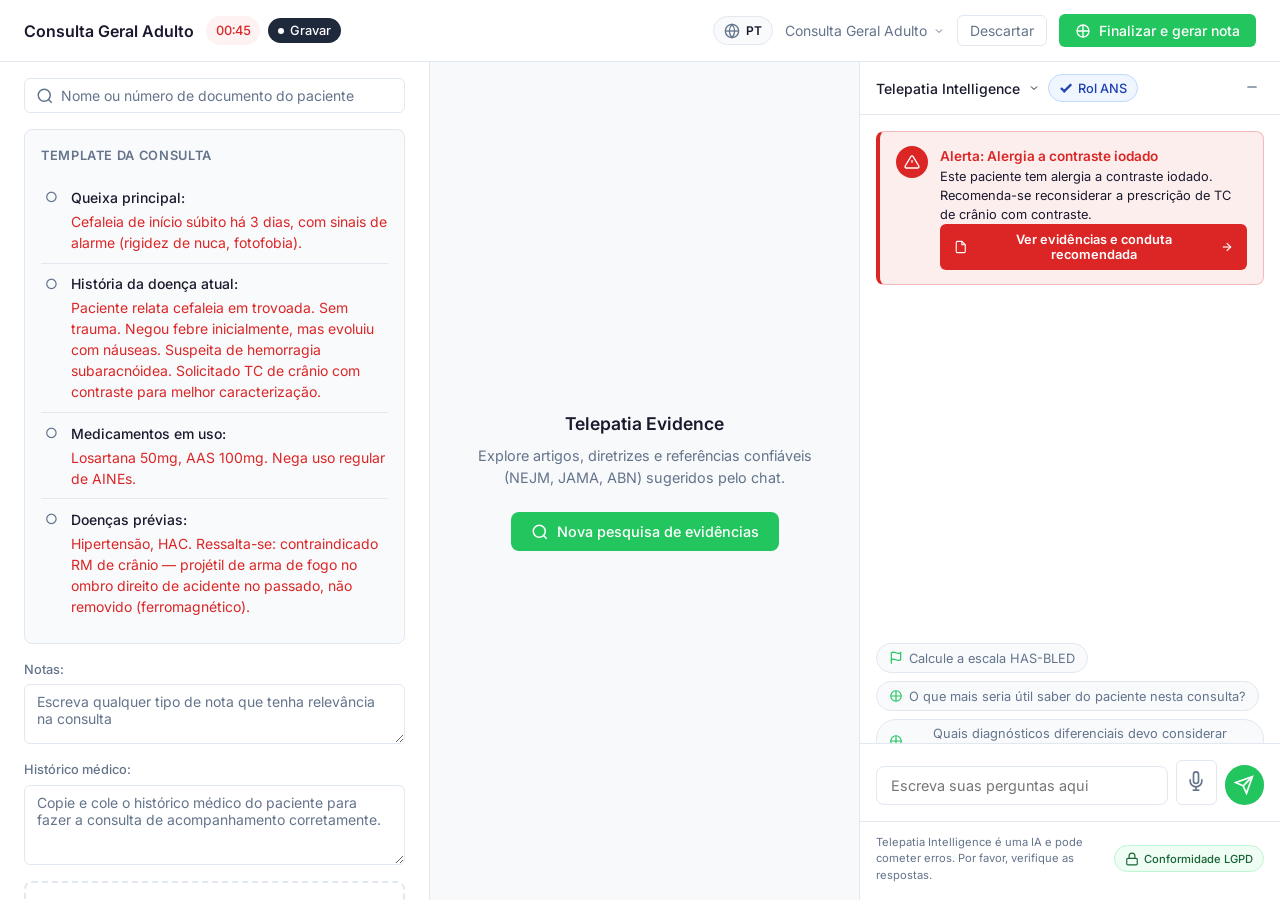
==== commit 0a35a24a: "Add i18n language switcher (PT/EN/ES) and fix navigation dead ends - Added globe icon language switc" ====
--- a/index.html
+++ b/index.html
@@ -35,6 +35,21 @@
         </div>
       </div>
       <div class="header-right">
+        <div class="lang-switcher" id="lang-switcher">
+          <button class="btn-lang" id="btn-lang" title="Idioma / Language / Idioma">
+            <svg width="16" height="16" viewBox="0 0 24 24" fill="none" stroke="currentColor" stroke-width="2">
+              <circle cx="12" cy="12" r="10"/>
+              <path d="M2 12h20"/>
+              <path d="M12 2a15.3 15.3 0 0 1 4 10 15.3 15.3 0 0 1-4 10 15.3 15.3 0 0 1-4-10 15.3 15.3 0 0 1 4-10z"/>
+            </svg>
+            <span class="lang-current" id="lang-current">PT</span>
+          </button>
+          <div class="lang-dropdown hidden" id="lang-dropdown">
+            <button class="lang-option active" data-lang="pt">🇧🇷 Português</button>
+            <button class="lang-option" data-lang="en">🇺🇸 English</button>
+            <button class="lang-option" data-lang="es">🇪🇸 Español</button>
+          </div>
+        </div>
         <div class="consult-dropdown">
           <span>Consulta Geral Adulto</span>
           <svg width="12" height="12" viewBox="0 0 24 24" fill="none" stroke="currentColor" stroke-width="2">
--- a/styles.css
+++ b/styles.css
@@ -1810,6 +1810,83 @@
   text-decoration: underline;
 }
 
+/* Language switcher */
+.lang-switcher {
+  position: relative;
+}
+
+.btn-lang {
+  display: inline-flex;
+  align-items: center;
+  gap: 0.35rem;
+  padding: 0.35rem 0.6rem;
+  font-size: 0.8rem;
+  background: #f8fafc;
+  color: var(--text);
+  border: 1px solid var(--border);
+  border-radius: 16px;
+  cursor: pointer;
+  font-family: var(--font-sans);
+  font-weight: 600;
+  transition: background 0.15s, border-color 0.15s;
+}
+
+.btn-lang:hover {
+  background: #f1f5f9;
+  border-color: #cbd5e1;
+}
+
+.btn-lang svg {
+  color: var(--text-muted);
+}
+
+.lang-current {
+  font-size: 0.75rem;
+  letter-spacing: 0.05em;
+}
+
+.lang-dropdown {
+  position: absolute;
+  top: calc(100% + 4px);
+  right: 0;
+  background: white;
+  border: 1px solid var(--border);
+  border-radius: var(--radius);
+  box-shadow: 0 4px 16px rgba(0,0,0,0.1);
+  min-width: 150px;
+  z-index: 200;
+  overflow: hidden;
+}
+
+.lang-dropdown.hidden {
+  display: none !important;
+}
+
+.lang-option {
+  display: flex;
+  align-items: center;
+  gap: 0.5rem;
+  width: 100%;
+  padding: 0.5rem 0.75rem;
+  font-size: 0.85rem;
+  background: none;
+  border: none;
+  cursor: pointer;
+  font-family: var(--font-sans);
+  color: var(--text);
+  transition: background 0.1s;
+}
+
+.lang-option:hover {
+  background: #f8fafc;
+}
+
+.lang-option.active {
+  background: var(--accent-light);
+  color: var(--accent);
+  font-weight: 600;
+}
+
 @media (max-width: 1100px) {
   .main-grid {
     grid-template-columns: 1fr;
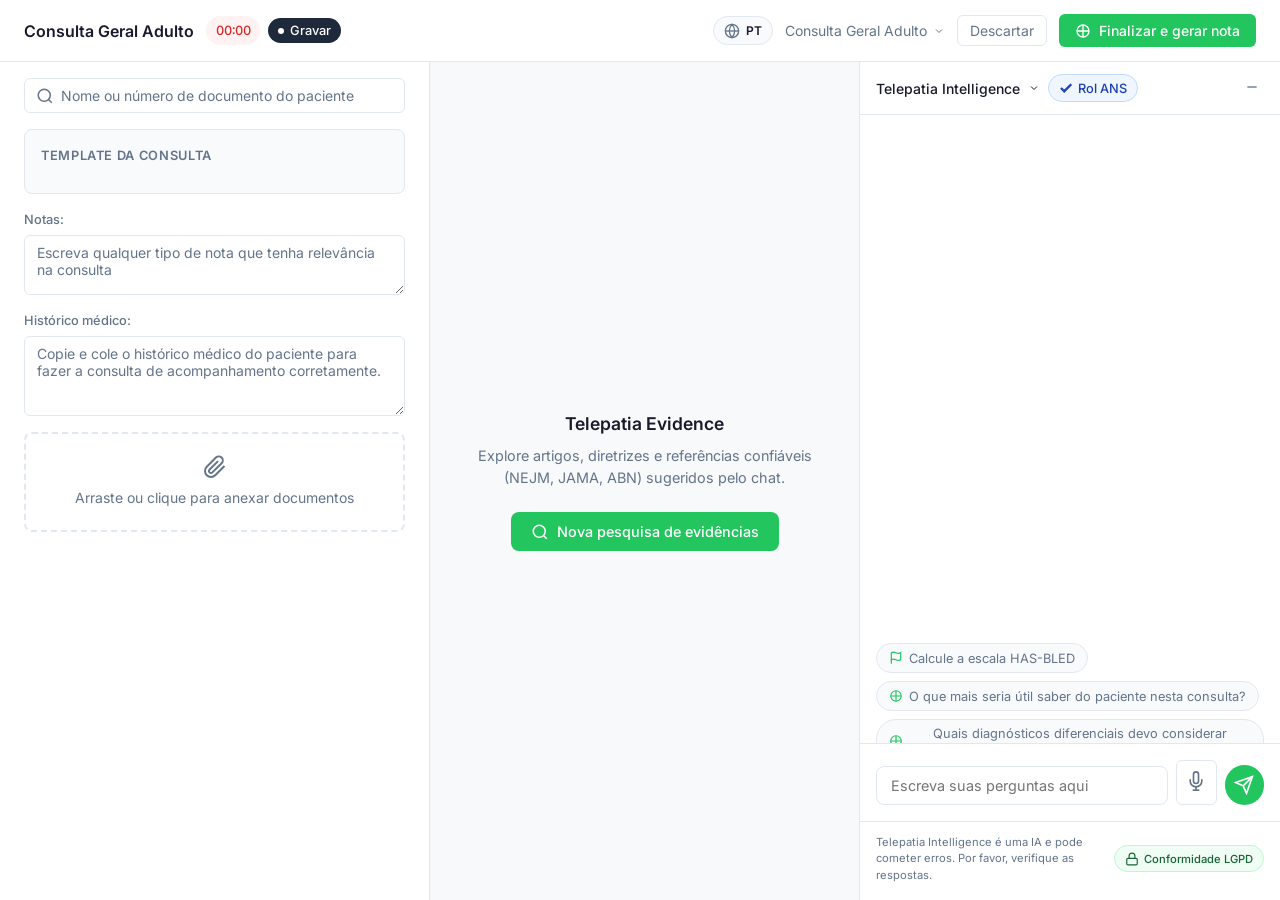
==== commit 06896363: "Progressive scribe narrative with CDSS alert timing - Scribe text now appears word-by-word with real" ====
--- a/index.html
+++ b/index.html
@@ -15,7 +15,7 @@
       <div class="header-left">
         <h1 class="consult-type">Consulta Geral Adulto</h1>
         <div class="record-controls">
-          <span class="timer" id="header-timer">00:45</span>
+          <span class="timer" id="header-timer">00:00</span>
           <button class="btn-record-header" id="record-btn" title="Gravar">
             <span class="record-dot"></span>
             <span class="record-label">Gravar</span>
@@ -32,6 +32,14 @@
             <svg width="14" height="14" viewBox="0 0 24 24" fill="currentColor"><rect x="6" y="6" width="12" height="12"/></svg>
             Parar
           </button>
+          <span class="allergy-badge hidden" id="allergy-badge" title="Alergia a contraste iodado">
+            <svg width="14" height="14" viewBox="0 0 24 24" fill="none" stroke="currentColor" stroke-width="2">
+              <path d="M10.29 3.86L1.82 18a2 2 0 0 0 1.71 3h16.94a2 2 0 0 0 1.71-3L13.71 3.86a2 2 0 0 0-3.42 0z"/>
+              <line x1="12" y1="9" x2="12" y2="13"/>
+              <line x1="12" y1="17" x2="12.01" y2="17"/>
+            </svg>
+            Alergia
+          </span>
         </div>
       </div>
       <div class="header-right">
@@ -80,32 +88,32 @@
         <div class="checklist-container">
           <h3 class="checklist-title">Template da consulta</h3>
           <ul class="checklist">
-            <li class="checklist-item" data-section="chief">
-              <span class="check-icon pending">○</span>
+            <li class="checklist-item hidden" data-section="chief">
+              <span class="check-icon loading"><span class="spinner"></span></span>
               <div class="check-content">
                 <strong>Queixa principal:</strong>
-                <span class="text-pending">Cefaleia de início súbito há 3 dias, com sinais de alarme (rigidez de nuca, fotofobia).</span>
+                <span class="text-pending scribe-text"></span>
               </div>
             </li>
-            <li class="checklist-item" data-section="hpi">
-              <span class="check-icon pending">○</span>
+            <li class="checklist-item hidden" data-section="hpi">
+              <span class="check-icon loading"><span class="spinner"></span></span>
               <div class="check-content">
                 <strong>História da doença atual:</strong>
-                <span class="text-pending">Paciente relata cefaleia em trovoada. Sem trauma. Negou febre inicialmente, mas evoluiu com náuseas. Suspeita de hemorragia subaracnóidea. Solicitado TC de crânio com contraste para melhor caracterização.</span>
+                <span class="text-pending scribe-text"></span>
               </div>
             </li>
-            <li class="checklist-item" data-section="meds">
-              <span class="check-icon pending">○</span>
+            <li class="checklist-item hidden" data-section="meds">
+              <span class="check-icon loading"><span class="spinner"></span></span>
               <div class="check-content">
                 <strong>Medicamentos em uso:</strong>
-                <span class="text-pending">Losartana 50mg, AAS 100mg. Nega uso regular de AINEs.</span>
+                <span class="text-pending scribe-text"></span>
               </div>
             </li>
-            <li class="checklist-item" data-section="diseases">
-              <span class="check-icon pending">○</span>
+            <li class="checklist-item hidden" data-section="diseases">
+              <span class="check-icon loading"><span class="spinner"></span></span>
               <div class="check-content">
                 <strong>Doenças prévias:</strong>
-                <span class="text-pending">Hipertensão, HAC. Ressalta-se: contraindicado RM de crânio — projétil de arma de fogo no ombro direito de acidente no passado, não removido (ferromagnético).</span>
+                <span class="text-pending scribe-text"></span>
               </div>
             </li>
           </ul>
@@ -446,7 +454,7 @@
         <!-- Chat view -->
         <div class="chat-view" id="chat-view">
         <div class="chat-messages" id="chat-messages">
-          <div class="msg msg-assistant msg-alert" data-msg="allergy">
+          <div class="msg msg-assistant msg-alert hidden" id="cdss-alert" data-msg="allergy">
             <div class="alert-icon-wrap">
               <svg width="20" height="20" viewBox="0 0 24 24" fill="none" stroke="currentColor" stroke-width="2">
                 <path d="M10.29 3.86L1.82 18a2 2 0 0 0 1.71 3h16.94a2 2 0 0 0 1.71-3L13.71 3.86a2 2 0 0 0-3.42 0z"/>
--- a/styles.css
+++ b/styles.css
@@ -983,6 +983,24 @@
   color: var(--text-muted);
 }
 
+.check-icon.loading {
+  color: var(--accent);
+}
+
+.spinner {
+  display: inline-block;
+  width: 14px;
+  height: 14px;
+  border: 2px solid rgba(34, 197, 94, 0.25);
+  border-top-color: var(--accent);
+  border-radius: 50%;
+  animation: spin 0.8s linear infinite;
+}
+
+@keyframes spin {
+  to { transform: rotate(360deg); }
+}
+
 .check-icon.complete {
   color: var(--accent);
   font-size: 14px;
@@ -1002,11 +1020,61 @@
 }
 
 .text-pending {
-  color: var(--danger);
+  color: var(--text-muted);
 }
 
 .text-complete {
   color: var(--text);
+}
+
+.scribe-text {
+  transition: color 0.3s;
+}
+
+/* Allergy badge in header */
+.allergy-badge {
+  display: inline-flex;
+  align-items: center;
+  gap: 0.3rem;
+  padding: 0.25rem 0.6rem;
+  font-size: 0.75rem;
+  font-weight: 600;
+  background: var(--danger);
+  color: white;
+  border-radius: 20px;
+  animation: badge-pop 0.4s cubic-bezier(0.34, 1.56, 0.64, 1);
+  cursor: default;
+}
+
+.allergy-badge svg {
+  stroke: white;
+  flex-shrink: 0;
+}
+
+@keyframes badge-pop {
+  0% { transform: scale(0); opacity: 0; }
+  60% { transform: scale(1.15); }
+  100% { transform: scale(1); opacity: 1; }
+}
+
+/* CDSS alert entrance animation */
+.cdss-alert-enter {
+  animation: alert-slide-in 0.5s ease-out;
+}
+
+@keyframes alert-slide-in {
+  0% { opacity: 0; transform: translateY(-10px); }
+  100% { opacity: 1; transform: translateY(0); }
+}
+
+/* Checklist item entrance */
+.checklist-item-enter {
+  animation: item-fade-in 0.35s ease-out;
+}
+
+@keyframes item-fade-in {
+  0% { opacity: 0; transform: translateY(6px); }
+  100% { opacity: 1; transform: translateY(0); }
 }
 
 /* Notes & History */
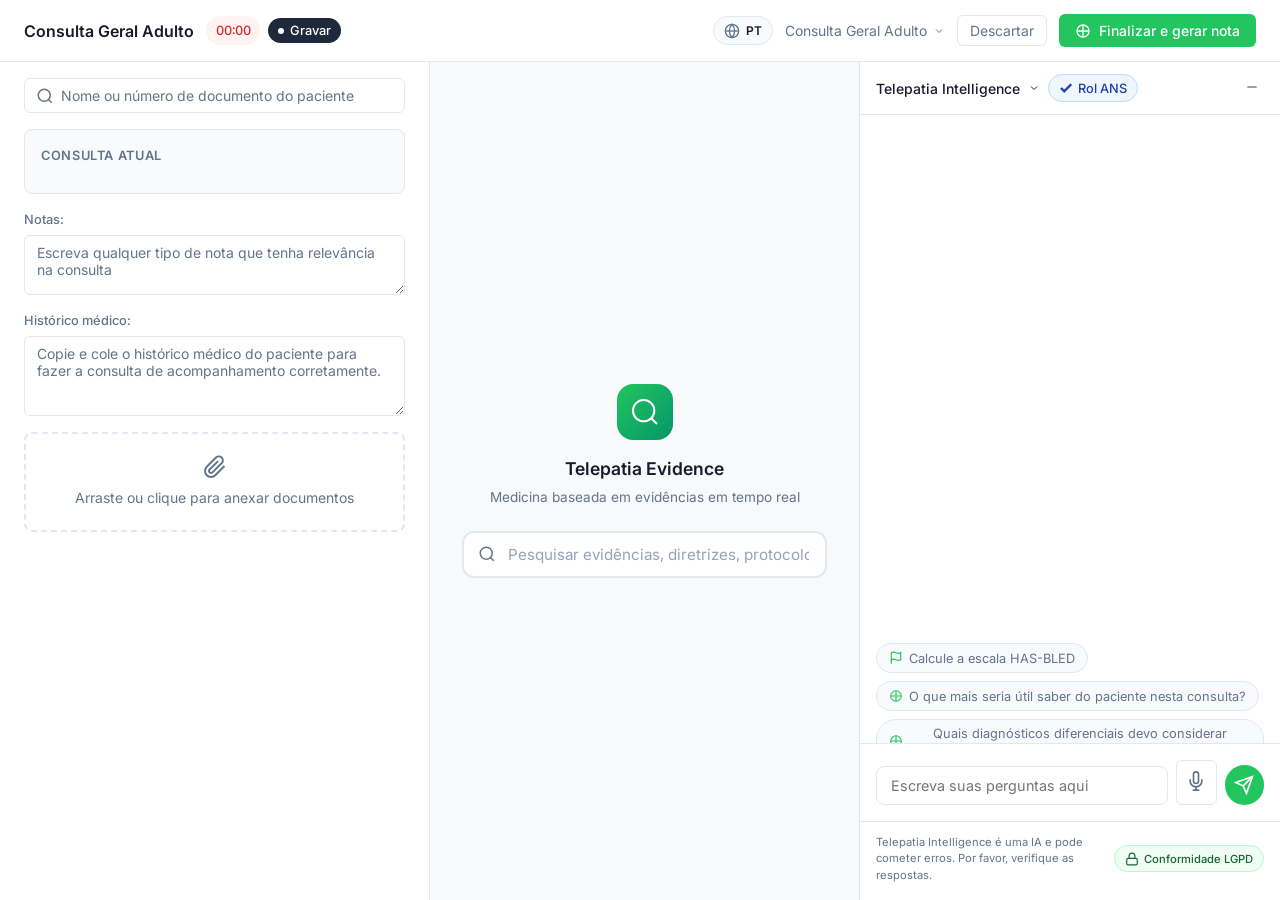
==== commit be5d0afc: "Add TE components i18n, expandable allergy badge, remove suggestion chips - Add 69+ translation keys" ====
--- a/index.html
+++ b/index.html
@@ -32,14 +32,18 @@
             <svg width="14" height="14" viewBox="0 0 24 24" fill="currentColor"><rect x="6" y="6" width="12" height="12"/></svg>
             Parar
           </button>
-          <span class="allergy-badge hidden" id="allergy-badge" title="Alergia a contraste iodado">
+          <button class="allergy-badge hidden" id="allergy-badge" title="Alergia a contraste iodado">
             <svg width="14" height="14" viewBox="0 0 24 24" fill="none" stroke="currentColor" stroke-width="2">
               <path d="M10.29 3.86L1.82 18a2 2 0 0 0 1.71 3h16.94a2 2 0 0 0 1.71-3L13.71 3.86a2 2 0 0 0-3.42 0z"/>
               <line x1="12" y1="9" x2="12" y2="13"/>
               <line x1="12" y1="17" x2="12.01" y2="17"/>
             </svg>
-            Alergia
-          </span>
+            <span class="allergy-badge-label">Alergia</span>
+            <span class="allergy-badge-detail hidden" id="allergy-detail">Contraste iodado — reação anafilactoide prévia</span>
+            <svg class="allergy-chevron" width="12" height="12" viewBox="0 0 24 24" fill="none" stroke="currentColor" stroke-width="2">
+              <path d="M6 9l6 6 6-6"/>
+            </svg>
+          </button>
         </div>
       </div>
       <div class="header-right">
@@ -86,7 +90,7 @@
         </div>
 
         <div class="checklist-container">
-          <h3 class="checklist-title">Template da consulta</h3>
+          <h3 class="checklist-title">Consulta atual</h3>
           <ul class="checklist">
             <li class="checklist-item hidden" data-section="chief">
               <span class="check-icon loading"><span class="spinner"></span></span>
@@ -140,14 +144,19 @@
       <!-- Center: Telepatia Intelligence workspace -->
       <section class="workspace-pane" id="workspace-pane">
         <div class="workspace-empty" id="workspace-empty">
+          <div class="te-logo">
+            <svg width="32" height="32" viewBox="0 0 24 24" fill="none" stroke="currentColor" stroke-width="1.5">
+              <circle cx="11" cy="11" r="8"/><path d="m21 21-4.35-4.35"/>
+            </svg>
+          </div>
           <p class="workspace-empty-title">Telepatia Evidence</p>
-          <p>Explore artigos, diretrizes e referências confiáveis (NEJM, JAMA, ABN) sugeridos pelo chat.</p>
-          <button class="btn-new-evidence" id="btn-new-evidence">
-            <svg width="18" height="18" viewBox="0 0 24 24" fill="none" stroke="currentColor" stroke-width="2">
+          <p class="te-subtitle">Medicina baseada em evidências em tempo real</p>
+          <div class="te-search-wrap">
+            <svg class="te-search-icon" width="18" height="18" viewBox="0 0 24 24" fill="none" stroke="currentColor" stroke-width="2">
               <circle cx="11" cy="11" r="8"/><path d="m21 21-4.35-4.35"/>
             </svg>
-            Nova pesquisa de evidências
-          </button>
+            <input type="text" class="te-search-input" id="te-search-input" placeholder="Pesquisar evidências, diretrizes, protocolos...">
+          </div>
         </div>
         <div class="workspace-content hidden" id="workspace-content">
           <div class="workspace-header">
@@ -206,38 +215,218 @@
           </div>
           <div class="workspace-body">
             <div class="workspace-summary-wrap" id="workspace-summary-wrap">
-              <div class="workspace-summary" id="workspace-summary">
-                <p class="summary-explanation" id="summary-explanation"></p>
-                <div class="summary-actions">
-                  <strong>Ações para o médico:</strong>
-                  <ul id="summary-actions-list"></ul>
-                </div>
-                <button class="btn-go-deeper" id="btn-go-deeper">
+              <!-- Bottom Line -->
+              <div class="te-bottom-line" id="te-bottom-line">
+                <div class="te-bl-icon">
+                  <svg width="18" height="18" viewBox="0 0 24 24" fill="none" stroke="currentColor" stroke-width="2">
+                    <path d="M22 11.08V12a10 10 0 1 1-5.93-9.14"/>
+                    <polyline points="22 4 12 14.01 9 11.01"/>
+                  </svg>
+                </div>
+                <div class="te-bl-content">
+                  <span class="te-bl-label">PONTO-CHAVE</span>
+                  <p class="te-bl-text" id="te-bl-text">Em pacientes com reação anafilactoide prévia a contraste iodado, a pré-medicação com corticosteroide + anti-histamínico reduz a recorrência de reações graves de 20–60% para menos de 5%.</p>
+                </div>
+              </div>
+
+              <!-- Evidence Cards -->
+              <div class="te-cards" id="te-cards">
+                <div class="te-card" data-card="acr">
+                  <div class="te-card-header">
+                    <div class="te-card-source">
+                      <span class="te-card-journal">ACR / AAAAI Consensus</span>
+                      <span class="te-card-year">2024</span>
+                    </div>
+                    <div class="te-card-badges">
+                      <span class="te-badge te-badge-grade-high">GRADE Alta</span>
+                      <span class="te-badge te-badge-type">Consenso</span>
+                    </div>
+                  </div>
+                  <h4 class="te-card-title">Management and Prevention of Hypersensitivity Reactions to Iodinated and Gadolinium-Based Contrast Media</h4>
+                  <p class="te-card-summary">Protocolo de pré-medicação com metilprednisolona 32mg (12h e 2h antes) + difenidramina 50mg (1h antes). Em emergência, hidrocortisona 200mg IV + difenidramina 50mg IV. Uso preferencial de contraste de baixa osmolalidade.</p>
+                  <div class="te-card-footer">
+                    <span class="te-card-cite" data-doi="10.1016/j.jaci.2024.01.001">
+                      <svg width="12" height="12" viewBox="0 0 24 24" fill="none" stroke="currentColor" stroke-width="2"><path d="M14 2H6a2 2 0 0 0-2 2v16a2 2 0 0 0 2 2h12a2 2 0 0 0 2-2V8z"/><path d="M14 2v6h6"/></svg>
+                      DOI: 10.1016/j.jaci.2024.01.001
+                    </span>
+                    <button class="te-card-expand" title="Expandir">
+                      <svg width="14" height="14" viewBox="0 0 24 24" fill="none" stroke="currentColor" stroke-width="2"><path d="M6 9l6 6 6-6"/></svg>
+                    </button>
+                  </div>
+                </div>
+
+                <div class="te-card" data-card="nejm">
+                  <div class="te-card-header">
+                    <div class="te-card-source">
+                      <span class="te-card-journal">NEJM Review</span>
+                      <span class="te-card-year">2023</span>
+                    </div>
+                    <div class="te-card-badges">
+                      <span class="te-badge te-badge-grade-mod">GRADE Moderada</span>
+                      <span class="te-badge te-badge-type">Revisão</span>
+                    </div>
+                  </div>
+                  <h4 class="te-card-title">Contrast Media Reactions — Recognition, Prevention, and Treatment</h4>
+                  <p class="te-card-summary">Revisão abrangente das reações adversas a meios de contraste. Classifica reações em alérgicas (anafilactoides) e fisiológicas. Reforça que história prévia de reação aumenta risco em 5x. Recomenda teste cutâneo em casos selecionados.</p>
+                  <div class="te-card-footer">
+                    <span class="te-card-cite" data-doi="10.1056/NEJMra2209665">
+                      <svg width="12" height="12" viewBox="0 0 24 24" fill="none" stroke="currentColor" stroke-width="2"><path d="M14 2H6a2 2 0 0 0-2 2v16a2 2 0 0 0 2 2h12a2 2 0 0 0 2-2V8z"/><path d="M14 2v6h6"/></svg>
+                      DOI: 10.1056/NEJMra2209665
+                    </span>
+                    <button class="te-card-expand" title="Expandir">
+                      <svg width="14" height="14" viewBox="0 0 24 24" fill="none" stroke="currentColor" stroke-width="2"><path d="M6 9l6 6 6-6"/></svg>
+                    </button>
+                  </div>
+                </div>
+
+                <div class="te-card" data-card="radiology">
+                  <div class="te-card-header">
+                    <div class="te-card-source">
+                      <span class="te-card-journal">Radiology (RSNA)</span>
+                      <span class="te-card-year">2022</span>
+                    </div>
+                    <div class="te-card-badges">
+                      <span class="te-badge te-badge-grade-mod">GRADE Moderada</span>
+                      <span class="te-badge te-badge-type">Meta-análise</span>
+                    </div>
+                  </div>
+                  <h4 class="te-card-title">Premedication vs No Premedication for Repeat Contrast Administration After Allergic-Like Reactions: A Systematic Review</h4>
+                  <p class="te-card-summary">Meta-análise de 12 estudos (n=4.825). Pré-medicação reduziu recorrência de 17,3% para 4,8% (OR 0,24; IC95% 0,15–0,38). Eficácia maior quando combinada com troca para contraste de baixa osmolalidade.</p>
+                  <div class="te-card-footer">
+                    <span class="te-card-cite" data-doi="10.1148/radiol.220173">
+                      <svg width="12" height="12" viewBox="0 0 24 24" fill="none" stroke="currentColor" stroke-width="2"><path d="M14 2H6a2 2 0 0 0-2 2v16a2 2 0 0 0 2 2h12a2 2 0 0 0 2-2V8z"/><path d="M14 2v6h6"/></svg>
+                      DOI: 10.1148/radiol.220173
+                    </span>
+                    <button class="te-card-expand" title="Expandir">
+                      <svg width="14" height="14" viewBox="0 0 24 24" fill="none" stroke="currentColor" stroke-width="2"><path d="M6 9l6 6 6-6"/></svg>
+                    </button>
+                  </div>
+                </div>
+              </div>
+
+              <!-- Guidelines Comparator -->
+              <div class="te-comparator" id="te-comparator">
+                <h4 class="te-comp-title">
                   <svg width="16" height="16" viewBox="0 0 24 24" fill="none" stroke="currentColor" stroke-width="2">
-                    <path d="M18 15l-6-6-6 6"/>
+                    <rect x="3" y="3" width="7" height="7"/><rect x="14" y="3" width="7" height="7"/><rect x="14" y="14" width="7" height="7"/><rect x="3" y="14" width="7" height="7"/>
                   </svg>
-                  <span class="btn-go-deeper-text">Aprofundar: resultados, estatísticas e metodologia</span>
-                </button>
-                <div class="summary-deeper hidden" id="summary-deeper">
-                  <h5>Metodologia</h5>
-                  <p id="deeper-methodology"></p>
-                  <h5>Resultados e dados estatísticos</h5>
-                  <p id="deeper-results"></p>
-                </div>
-              </div>
+                  Comparador de Diretrizes
+                </h4>
+                <div class="te-comp-table">
+                  <div class="te-comp-row te-comp-header-row">
+                    <div class="te-comp-cell te-comp-label"></div>
+                    <div class="te-comp-cell te-comp-col">🇺🇸 ACR/AAAAI</div>
+                    <div class="te-comp-cell te-comp-col">🇪🇺 ESUR</div>
+                  </div>
+                  <div class="te-comp-row">
+                    <div class="te-comp-cell te-comp-label">Pré-medicação</div>
+                    <div class="te-comp-cell">Metilprednisolona 32mg (12h + 2h) + Difenidramina 50mg (1h)</div>
+                    <div class="te-comp-cell">Prednisolona 30mg (12h + 2h) ou Metilprednisolona IV em emergência</div>
+                  </div>
+                  <div class="te-comp-row">
+                    <div class="te-comp-cell te-comp-label">Teste cutâneo</div>
+                    <div class="te-comp-cell">Opcional, considerar em reações graves</div>
+                    <div class="te-comp-cell">Recomendado antes de reexposição</div>
+                  </div>
+                  <div class="te-comp-row">
+                    <div class="te-comp-cell te-comp-label">Troca de contraste</div>
+                    <div class="te-comp-cell">Preferir baixa osmolalidade + trocar agente</div>
+                    <div class="te-comp-cell">Obrigatório trocar agente; considerar gadolínio se possível</div>
+                  </div>
+                </div>
+              </div>
+
+              <!-- Clinical Decision Tree -->
+              <div class="te-decision-tree" id="te-decision-tree">
+                <h4 class="te-dt-title">
+                  <svg width="16" height="16" viewBox="0 0 24 24" fill="none" stroke="currentColor" stroke-width="2">
+                    <circle cx="12" cy="5" r="3"/><line x1="12" y1="8" x2="12" y2="12"/>
+                    <line x1="12" y1="12" x2="6" y2="16"/><line x1="12" y1="12" x2="18" y2="16"/>
+                    <circle cx="6" cy="19" r="3"/><circle cx="18" cy="19" r="3"/>
+                  </svg>
+                  Árvore de Decisão Clínica
+                </h4>
+                <div class="te-dt-flow">
+                  <div class="te-dt-node te-dt-question te-dt-active" id="dt-node-1">
+                    <p>Paciente com reação prévia a contraste iodado necessita de novo exame com contraste?</p>
+                    <div class="te-dt-actions">
+                      <button class="te-dt-btn te-dt-yes" data-next="dt-node-2">Sim, exame essencial</button>
+                      <button class="te-dt-btn te-dt-no" data-next="dt-node-alt">Não, há alternativa</button>
+                    </div>
+                  </div>
+                  <div class="te-dt-node te-dt-question hidden" id="dt-node-2">
+                    <p>Reação prévia foi grave (anafilaxia, hipotensão, edema de glote)?</p>
+                    <div class="te-dt-actions">
+                      <button class="te-dt-btn te-dt-yes" data-next="dt-node-3a">Sim, grave</button>
+                      <button class="te-dt-btn te-dt-no" data-next="dt-node-3b">Não, leve/moderada</button>
+                    </div>
+                  </div>
+                  <div class="te-dt-node te-dt-answer hidden" id="dt-node-3a">
+                    <span class="te-dt-badge te-dt-badge-danger">Alto risco</span>
+                    <p>Encaminhar a alergologista. Considerar dessensibilização. Se urgente: pré-medicação IV (hidrocortisona 200mg + difenidramina 50mg), trocar agente, equipe de emergência de plantão.</p>
+                  </div>
+                  <div class="te-dt-node te-dt-answer hidden" id="dt-node-3b">
+                    <span class="te-dt-badge te-dt-badge-warn">Risco moderado</span>
+                    <p>Pré-medicação padrão (metilprednisolona 32mg 12h+2h antes + difenidramina 50mg 1h antes). Trocar agente de contraste. Manter acesso venoso e monitorização.</p>
+                  </div>
+                  <div class="te-dt-node te-dt-answer hidden" id="dt-node-alt">
+                    <span class="te-dt-badge te-dt-badge-safe">Alternativa</span>
+                    <p>Considerar TC sem contraste, RM (se não contraindicada), ou US Doppler conforme indicação clínica. Neste caso: RM contraindicada (projétil ferromagnético). TC sem contraste é opção inicial para HSA.</p>
+                  </div>
+                  <button class="te-dt-reset hidden" id="te-dt-reset">
+                    <svg width="14" height="14" viewBox="0 0 24 24" fill="none" stroke="currentColor" stroke-width="2"><path d="M3 12a9 9 0 1 0 9-9 9.75 9.75 0 0 0-6.74 2.74L3 8"/><path d="M3 3v5h5"/></svg>
+                    Recomeçar
+                  </button>
+                </div>
+              </div>
+
+              <!-- SUS Context (enhanced) -->
+              <div class="te-sus-context" id="te-sus-context">
+                <div class="te-sus-header">
+                  <span class="te-sus-flag">🇧🇷</span>
+                  <h4 class="te-sus-title">Contexto SUS / CONITEC</h4>
+                  <button class="te-sus-toggle" id="te-sus-toggle">
+                    <svg width="14" height="14" viewBox="0 0 24 24" fill="none" stroke="currentColor" stroke-width="2"><path d="M6 9l6 6 6-6"/></svg>
+                  </button>
+                </div>
+                <div class="te-sus-body hidden" id="te-sus-body">
+                  <div class="te-sus-item">
+                    <strong>TC de crânio com contraste</strong>
+                    <span class="te-sus-status te-sus-available">Disponível no SUS</span>
+                    <p>Coberto quando há indicação clínica. Em HSA, TC sem contraste é o exame inicial de escolha.</p>
+                  </div>
+                  <div class="te-sus-item">
+                    <strong>Encaminhamento a alergologista</strong>
+                    <span class="te-sus-status te-sus-partial">Parcialmente disponível</span>
+                    <p>Rede de atenção especializada. Filas variam por região; priorizar reação prévia grave.</p>
+                  </div>
+                  <div class="te-sus-item">
+                    <strong>Dessensibilização</strong>
+                    <span class="te-sus-status te-sus-limited">Centros de referência</span>
+                    <p>Hospitais universitários e centros de alergia. Acesso via central de regulação.</p>
+                  </div>
+                  <div class="te-sus-item">
+                    <strong>Contraste de baixa osmolalidade</strong>
+                    <span class="te-sus-status te-sus-available">Disponível no SUS</span>
+                    <p>Disponível em muitos serviços. Na impossibilidade de dessensibilização, TC sem contraste quando suficiente.</p>
+                  </div>
+                </div>
+              </div>
+
+              <!-- Workspace article chat (keep existing) -->
               <div class="workspace-chat">
-              <h4 class="workspace-chat-title">Discuta este artigo</h4>
-              <p class="workspace-chat-hint">Tire dúvidas ou aprofunde sua compreensão com base nas evidências acima.</p>
-              <div class="workspace-chat-messages" id="workspace-chat-messages"></div>
-              <div class="workspace-chat-input-wrap">
-                <textarea id="workspace-chat-input" placeholder="Pergunte sobre o artigo..." rows="1"></textarea>
-                <button class="btn-send btn-workspace-send" id="workspace-send">
-                  <svg width="18" height="18" viewBox="0 0 24 24" fill="none" stroke="currentColor" stroke-width="2">
-                    <path d="M22 2L11 13"/><path d="M22 2L15 22L11 13L2 9L22 2z"/>
-                  </svg>
-                </button>
-              </div>
-            </div>
+                <h4 class="workspace-chat-title">Discuta este artigo</h4>
+                <p class="workspace-chat-hint">Tire dúvidas ou aprofunde sua compreensão com base nas evidências acima.</p>
+                <div class="workspace-chat-messages" id="workspace-chat-messages"></div>
+                <div class="workspace-chat-input-wrap">
+                  <textarea id="workspace-chat-input" placeholder="Pergunte sobre o artigo..." rows="1"></textarea>
+                  <button class="btn-send btn-workspace-send" id="workspace-send">
+                    <svg width="18" height="18" viewBox="0 0 24 24" fill="none" stroke="currentColor" stroke-width="2">
+                      <path d="M22 2L11 13"/><path d="M22 2L15 22L11 13L2 9L22 2z"/>
+                    </svg>
+                  </button>
+                </div>
+              </div>
             </div>
             <div class="workspace-rol-wrap hidden" id="workspace-rol-wrap">
               <p class="workspace-rol-content" id="workspace-rol-content"></p>
--- a/styles.css
+++ b/styles.css
@@ -1041,14 +1041,58 @@
   font-weight: 600;
   background: var(--danger);
   color: white;
+  border: none;
   border-radius: 20px;
   animation: badge-pop 0.4s cubic-bezier(0.34, 1.56, 0.64, 1);
-  cursor: default;
+  cursor: pointer;
+  transition: all 0.25s ease;
+  max-width: 110px;
+  overflow: hidden;
+  font-family: var(--font-sans);
+}
+
+.allergy-badge:hover {
+  background: #b91c1c;
+}
+
+.allergy-badge.expanded {
+  max-width: 500px;
+  border-radius: 8px;
+  padding: 0.3rem 0.7rem;
 }
 
 .allergy-badge svg {
   stroke: white;
   flex-shrink: 0;
+}
+
+.allergy-chevron {
+  transition: transform 0.25s ease;
+  margin-left: 0.1rem;
+}
+
+.allergy-badge.expanded .allergy-chevron {
+  transform: rotate(180deg);
+}
+
+.allergy-badge-detail {
+  font-weight: 400;
+  white-space: nowrap;
+  opacity: 0;
+  max-width: 0;
+  overflow: hidden;
+  transition: opacity 0.25s ease, max-width 0.3s ease;
+}
+
+.allergy-badge-detail::before {
+  content: '—';
+  margin: 0 0.3rem;
+  opacity: 0.6;
+}
+
+.allergy-badge.expanded .allergy-badge-detail {
+  opacity: 1;
+  max-width: 350px;
 }
 
 @keyframes badge-pop {
@@ -1955,6 +1999,338 @@
   font-weight: 600;
 }
 
+/* ===== Telepatia Evidence Improvements ===== */
+
+/* TE Empty state - Search */
+.te-logo {
+  width: 56px; height: 56px; border-radius: 16px;
+  background: linear-gradient(135deg, var(--accent) 0%, #059669 100%);
+  color: white; display: flex; align-items: center; justify-content: center;
+  margin-bottom: 0.5rem;
+}
+
+.te-subtitle {
+  font-size: 0.85rem; color: var(--text-muted); margin-top: -0.25rem;
+}
+
+.te-search-wrap {
+  position: relative; width: 100%; max-width: 480px; margin-top: 1rem;
+}
+
+.te-search-icon {
+  position: absolute; left: 1rem; top: 50%; transform: translateY(-50%);
+  color: var(--text-muted); pointer-events: none;
+}
+
+.te-search-input {
+  width: 100%; padding: 0.75rem 1rem 0.75rem 2.75rem;
+  font-size: 0.95rem; border: 2px solid var(--border); border-radius: 12px;
+  font-family: var(--font-sans); background: white;
+  transition: border-color 0.2s, box-shadow 0.2s;
+}
+
+.te-search-input:focus {
+  outline: none; border-color: var(--accent);
+  box-shadow: 0 0 0 4px var(--accent-light), 0 4px 12px rgba(0,0,0,0.05);
+}
+
+.te-search-input::placeholder { color: #94a3b8; }
+
+.te-suggestions {
+  display: flex; flex-wrap: wrap; gap: 0.5rem;
+  justify-content: center; margin-top: 1rem; max-width: 520px;
+}
+
+.te-chip {
+  display: inline-flex; align-items: center; gap: 0.35rem;
+  padding: 0.45rem 0.85rem; font-size: 0.8rem;
+  background: white; border: 1px solid var(--border); border-radius: 20px;
+  color: var(--text); cursor: pointer; font-family: var(--font-sans);
+  transition: all 0.15s;
+}
+
+.te-chip:hover {
+  background: var(--accent-light); border-color: var(--accent);
+  transform: translateY(-1px); box-shadow: 0 2px 8px rgba(34,197,94,0.15);
+}
+
+.te-chip-icon { font-size: 0.9em; }
+
+/* TE Bottom Line */
+.te-bottom-line {
+  display: flex; gap: 0.75rem; padding: 1rem;
+  background: linear-gradient(135deg, #f0fdf4 0%, #ecfdf5 100%);
+  border: 1px solid #bbf7d0; border-radius: var(--radius);
+  margin-bottom: 1rem;
+}
+
+.te-bl-icon {
+  flex-shrink: 0; width: 36px; height: 36px; border-radius: 50%;
+  background: var(--accent); color: white;
+  display: flex; align-items: center; justify-content: center;
+}
+
+.te-bl-label {
+  display: block; font-size: 0.65rem; font-weight: 700;
+  letter-spacing: 0.1em; color: var(--accent); margin-bottom: 0.2rem;
+  text-transform: uppercase;
+}
+
+.te-bl-text {
+  font-size: 0.9rem; line-height: 1.55; color: var(--text);
+  font-weight: 500; margin: 0;
+}
+
+/* TE Evidence Cards */
+.te-cards { display: flex; flex-direction: column; gap: 0.75rem; margin-bottom: 1rem; }
+
+.te-card {
+  background: white; border: 1px solid var(--border); border-radius: var(--radius);
+  padding: 0.85rem 1rem; transition: border-color 0.15s, box-shadow 0.15s;
+  cursor: default;
+}
+
+.te-card:hover {
+  border-color: var(--accent); box-shadow: 0 2px 12px rgba(34,197,94,0.1);
+}
+
+.te-card-header {
+  display: flex; justify-content: space-between; align-items: flex-start;
+  margin-bottom: 0.4rem; flex-wrap: wrap; gap: 0.35rem;
+}
+
+.te-card-source { display: flex; align-items: center; gap: 0.5rem; }
+
+.te-card-journal {
+  font-size: 0.75rem; font-weight: 600; color: var(--accent);
+  text-transform: uppercase; letter-spacing: 0.03em;
+}
+
+.te-card-year {
+  font-size: 0.7rem; color: var(--text-muted);
+  background: #f1f5f9; padding: 0.1rem 0.4rem; border-radius: 4px;
+}
+
+.te-card-badges { display: flex; gap: 0.35rem; flex-wrap: wrap; }
+
+.te-badge {
+  display: inline-flex; align-items: center;
+  padding: 0.15rem 0.5rem; font-size: 0.65rem; font-weight: 600;
+  border-radius: 10px; letter-spacing: 0.02em;
+}
+
+.te-badge-grade-high { background: #dcfce7; color: #166534; }
+.te-badge-grade-mod { background: #fef3c7; color: #92400e; }
+.te-badge-grade-low { background: #fee2e2; color: #991b1b; }
+.te-badge-type { background: #eff6ff; color: #1e40af; }
+
+.te-card-title {
+  font-size: 0.85rem; font-weight: 600; color: var(--text);
+  line-height: 1.4; margin: 0 0 0.35rem;
+}
+
+.te-card-summary {
+  font-size: 0.8rem; line-height: 1.55; color: var(--text-muted); margin: 0 0 0.5rem;
+}
+
+.te-card-footer {
+  display: flex; justify-content: space-between; align-items: center;
+}
+
+.te-card-cite {
+  display: inline-flex; align-items: center; gap: 0.3rem;
+  font-size: 0.7rem; color: var(--text-muted); cursor: pointer;
+  transition: color 0.15s;
+}
+
+.te-card-cite:hover { color: var(--accent); }
+
+.te-card-expand {
+  width: 24px; height: 24px; border: 1px solid var(--border);
+  background: white; border-radius: 50%; cursor: pointer;
+  display: flex; align-items: center; justify-content: center;
+  color: var(--text-muted); transition: all 0.15s;
+}
+
+.te-card-expand:hover {
+  border-color: var(--accent); color: var(--accent);
+  background: var(--accent-light);
+}
+
+.te-card-expand.expanded svg { transform: rotate(180deg); }
+
+/* TE Guidelines Comparator */
+.te-comparator { margin-bottom: 1rem; }
+
+.te-comp-title {
+  display: flex; align-items: center; gap: 0.5rem;
+  font-size: 0.85rem; font-weight: 600; color: var(--text);
+  margin-bottom: 0.6rem;
+}
+
+.te-comp-title svg { color: var(--accent); }
+
+.te-comp-table {
+  border: 1px solid var(--border); border-radius: var(--radius);
+  overflow: hidden; font-size: 0.78rem;
+}
+
+.te-comp-row {
+  display: grid; grid-template-columns: 130px 1fr 1fr;
+  border-bottom: 1px solid #f1f5f9;
+}
+
+.te-comp-row:last-child { border-bottom: none; }
+
+.te-comp-header-row {
+  background: #f8fafc; font-weight: 600; color: var(--text);
+}
+
+.te-comp-cell {
+  padding: 0.5rem 0.65rem; line-height: 1.45; color: var(--text-muted);
+}
+
+.te-comp-label {
+  font-weight: 600; color: var(--text); background: #fafafa;
+  border-right: 1px solid #f1f5f9;
+}
+
+.te-comp-col {
+  text-align: center; font-size: 0.75rem;
+}
+
+/* TE Clinical Decision Tree */
+.te-decision-tree { margin-bottom: 1rem; }
+
+.te-dt-title {
+  display: flex; align-items: center; gap: 0.5rem;
+  font-size: 0.85rem; font-weight: 600; color: var(--text);
+  margin-bottom: 0.6rem;
+}
+
+.te-dt-title svg { color: #7c3aed; }
+
+.te-dt-flow { display: flex; flex-direction: column; gap: 0.5rem; }
+
+.te-dt-node {
+  padding: 0.75rem 1rem; border-radius: var(--radius);
+  animation: item-fade-in 0.3s ease-out;
+}
+
+.te-dt-node.hidden { display: none !important; }
+
+.te-dt-question {
+  background: #faf5ff; border: 1px solid #e9d5ff;
+}
+
+.te-dt-question p {
+  font-size: 0.85rem; font-weight: 500; color: var(--text);
+  margin: 0 0 0.5rem; line-height: 1.45;
+}
+
+.te-dt-actions { display: flex; gap: 0.5rem; flex-wrap: wrap; }
+
+.te-dt-btn {
+  padding: 0.4rem 0.85rem; font-size: 0.78rem; font-weight: 500;
+  border: 1px solid var(--border); border-radius: 20px;
+  cursor: pointer; font-family: var(--font-sans);
+  transition: all 0.15s;
+}
+
+.te-dt-yes {
+  background: #fef2f2; color: #991b1b; border-color: #fecaca;
+}
+.te-dt-yes:hover { background: #fee2e2; border-color: #fca5a5; }
+
+.te-dt-no {
+  background: #f0fdf4; color: #166534; border-color: #bbf7d0;
+}
+.te-dt-no:hover { background: #dcfce7; border-color: #86efac; }
+
+.te-dt-answer {
+  background: white; border: 1px solid var(--border);
+}
+
+.te-dt-answer p {
+  font-size: 0.82rem; line-height: 1.55; color: var(--text); margin: 0.4rem 0 0;
+}
+
+.te-dt-badge {
+  display: inline-block; padding: 0.15rem 0.5rem;
+  font-size: 0.65rem; font-weight: 700; border-radius: 10px;
+  text-transform: uppercase; letter-spacing: 0.05em;
+}
+
+.te-dt-badge-danger { background: #fee2e2; color: #991b1b; }
+.te-dt-badge-warn { background: #fef3c7; color: #92400e; }
+.te-dt-badge-safe { background: #dcfce7; color: #166534; }
+
+.te-dt-reset {
+  display: inline-flex; align-items: center; gap: 0.4rem;
+  padding: 0.4rem 0.75rem; font-size: 0.78rem;
+  background: #f8fafc; border: 1px solid var(--border);
+  border-radius: var(--radius-sm); cursor: pointer;
+  font-family: var(--font-sans); color: var(--text-muted);
+  transition: all 0.15s; align-self: flex-start;
+}
+
+.te-dt-reset:hover { background: #f1f5f9; color: var(--text); }
+
+.te-dt-reset.hidden { display: none !important; }
+
+/* TE SUS Context */
+.te-sus-context {
+  background: #f0fdf4; border: 1px solid #bbf7d0;
+  border-radius: var(--radius); overflow: hidden; margin-bottom: 1rem;
+}
+
+.te-sus-header {
+  display: flex; align-items: center; gap: 0.5rem;
+  padding: 0.65rem 1rem; cursor: pointer;
+}
+
+.te-sus-flag { font-size: 1.1em; }
+
+.te-sus-title {
+  flex: 1; font-size: 0.82rem; font-weight: 600; color: #166534; margin: 0;
+}
+
+.te-sus-toggle {
+  width: 24px; height: 24px; border: none; background: transparent;
+  cursor: pointer; display: flex; align-items: center; justify-content: center;
+  color: #166534; transition: transform 0.2s;
+}
+
+.te-sus-toggle.expanded svg { transform: rotate(180deg); }
+
+.te-sus-body { padding: 0 1rem 0.75rem; }
+
+.te-sus-body.hidden { display: none !important; }
+
+.te-sus-item {
+  padding: 0.5rem 0; border-bottom: 1px solid #bbf7d0;
+}
+
+.te-sus-item:last-child { border-bottom: none; }
+
+.te-sus-item strong {
+  display: block; font-size: 0.8rem; color: var(--text); margin-bottom: 0.15rem;
+}
+
+.te-sus-item p {
+  font-size: 0.75rem; line-height: 1.45; color: var(--text-muted); margin: 0.2rem 0 0;
+}
+
+.te-sus-status {
+  display: inline-block; padding: 0.1rem 0.45rem;
+  font-size: 0.6rem; font-weight: 600; border-radius: 8px;
+  text-transform: uppercase; letter-spacing: 0.03em;
+}
+
+.te-sus-available { background: #dcfce7; color: #166534; }
+.te-sus-partial { background: #fef3c7; color: #92400e; }
+.te-sus-limited { background: #fee2e2; color: #991b1b; }
+
 @media (max-width: 1100px) {
   .main-grid {
     grid-template-columns: 1fr;
